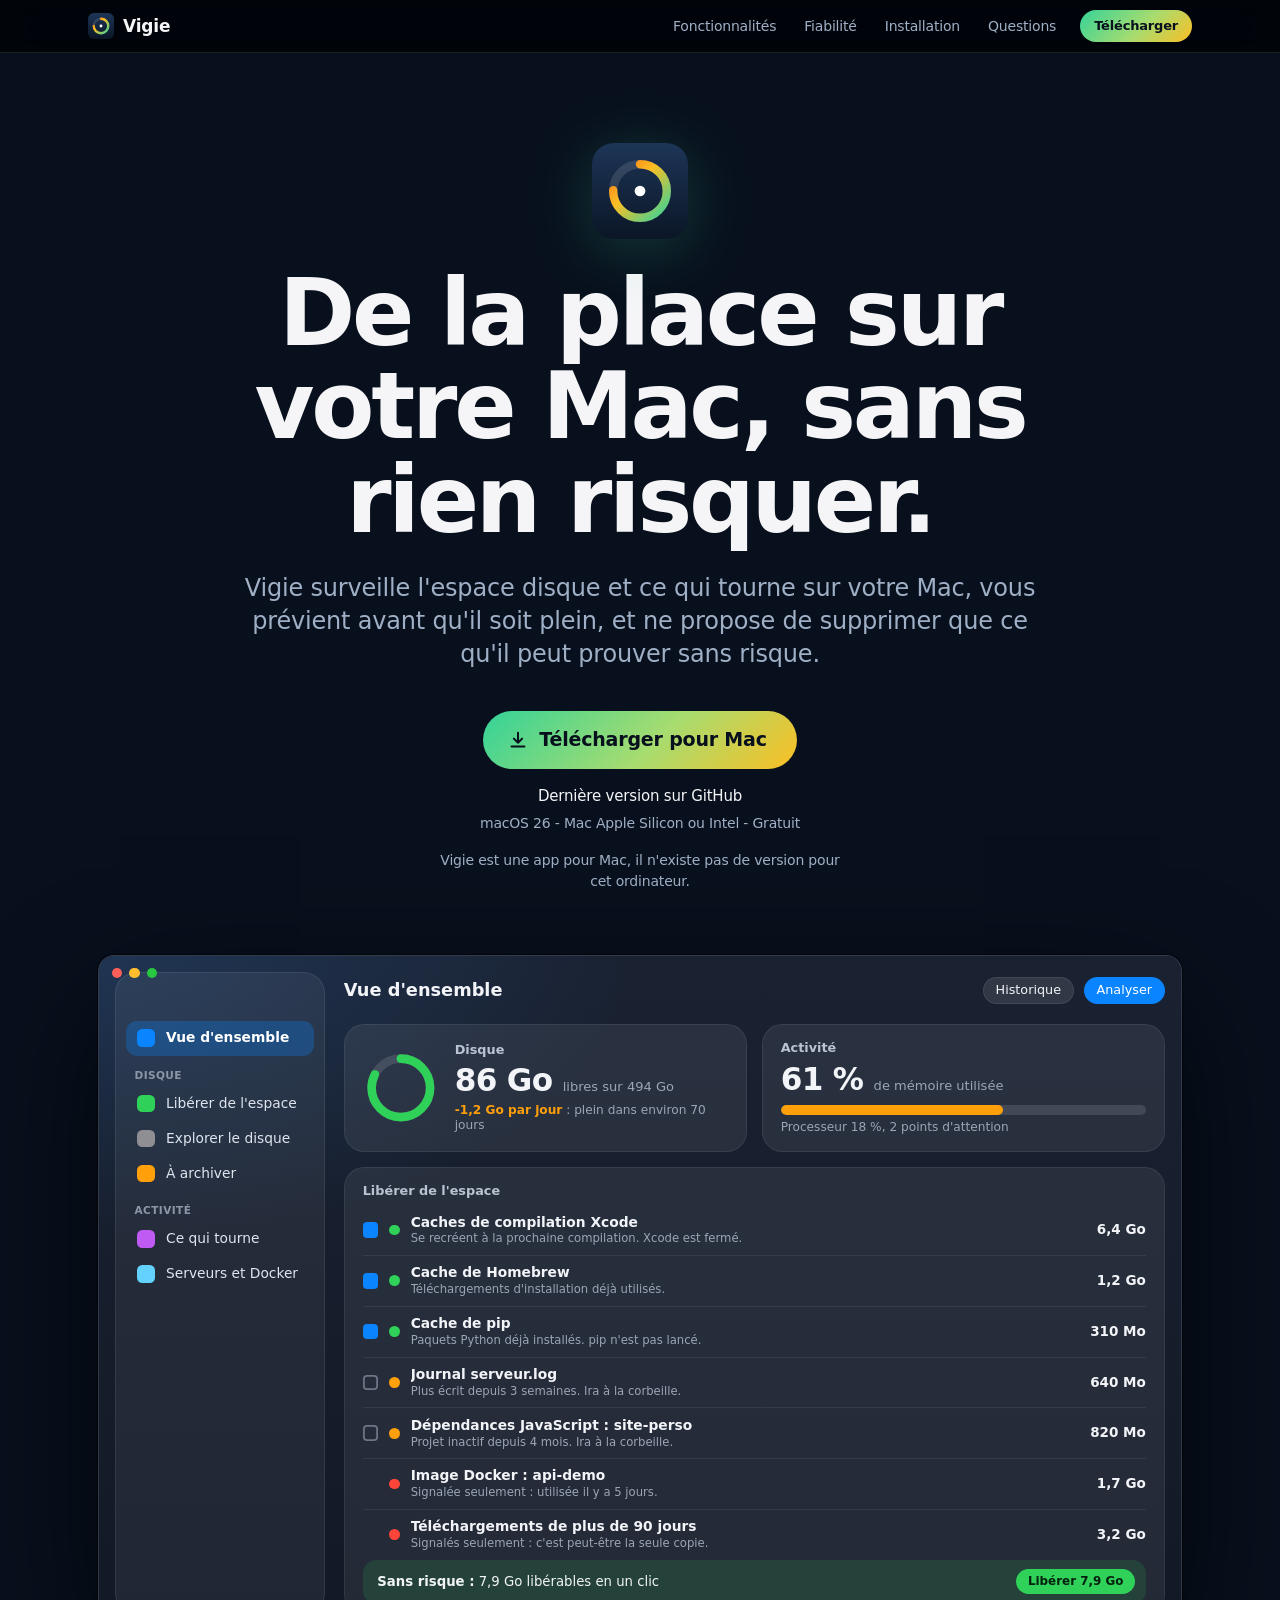
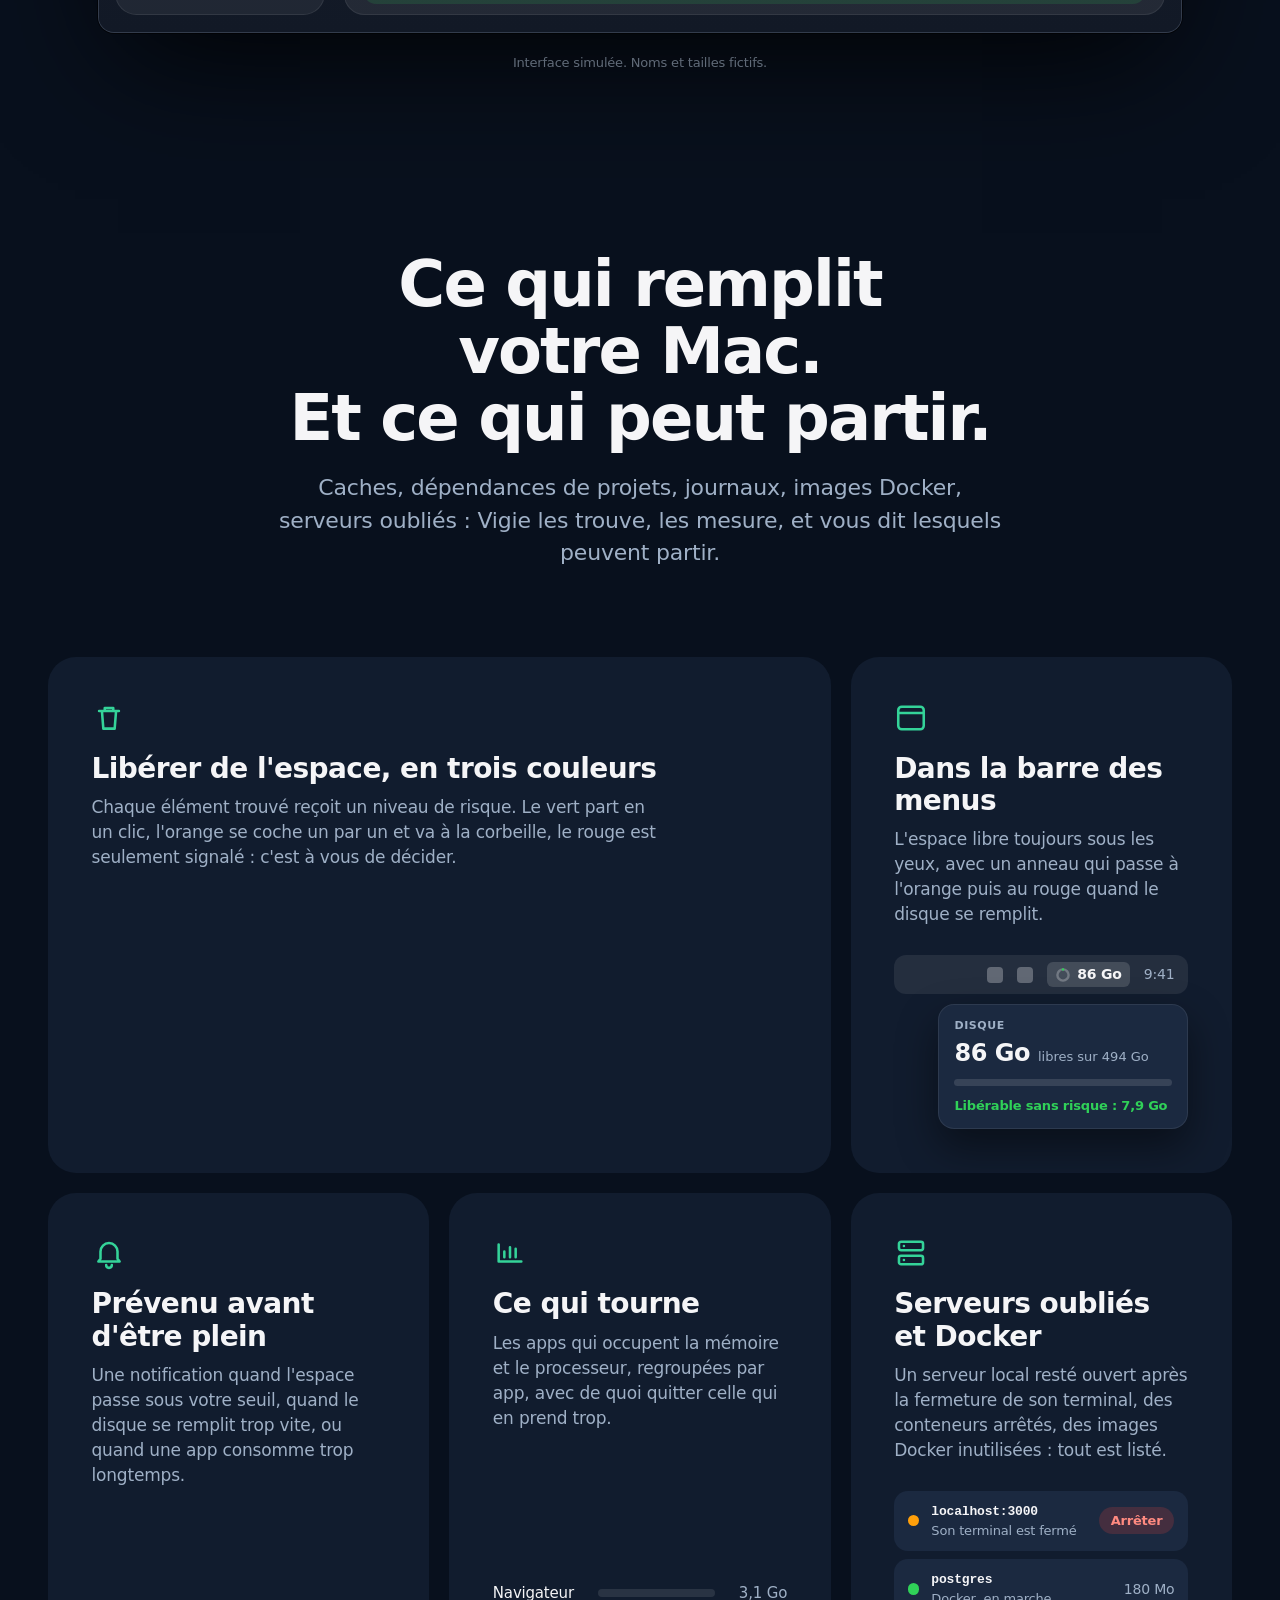
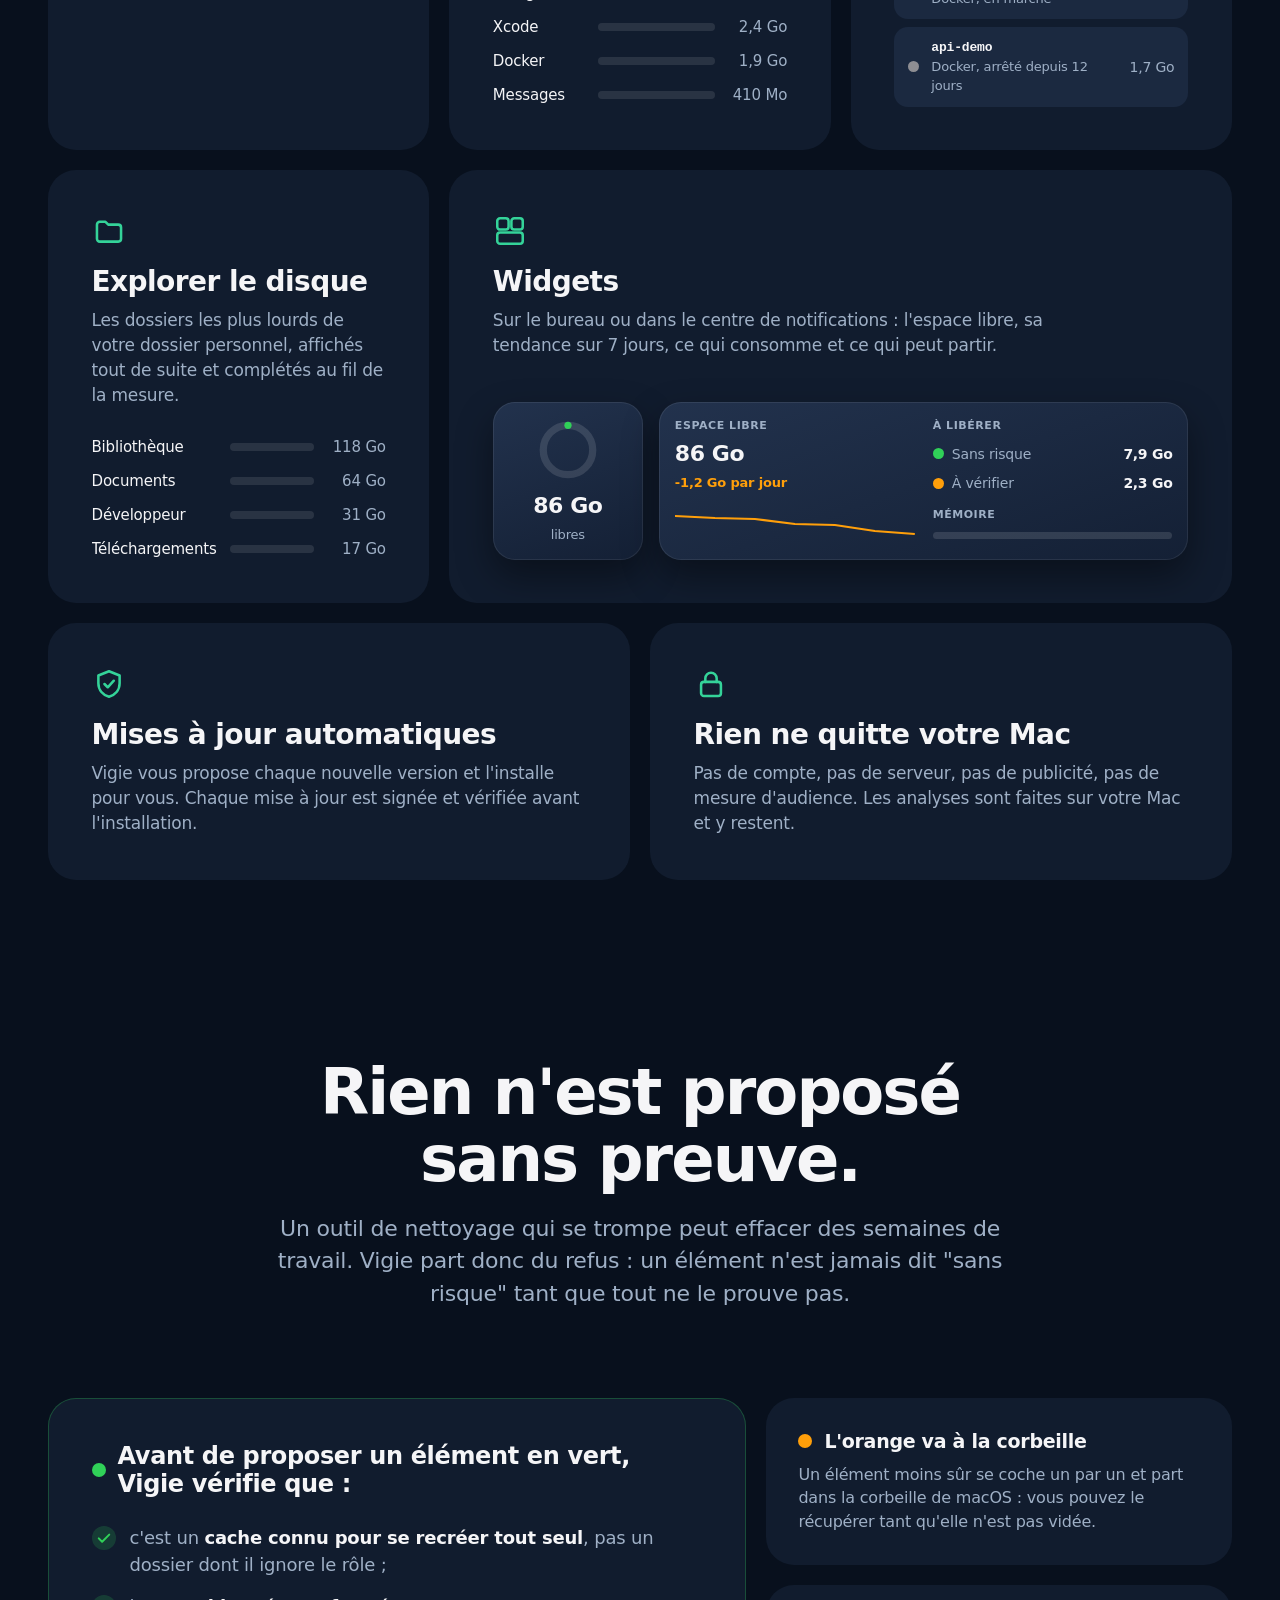
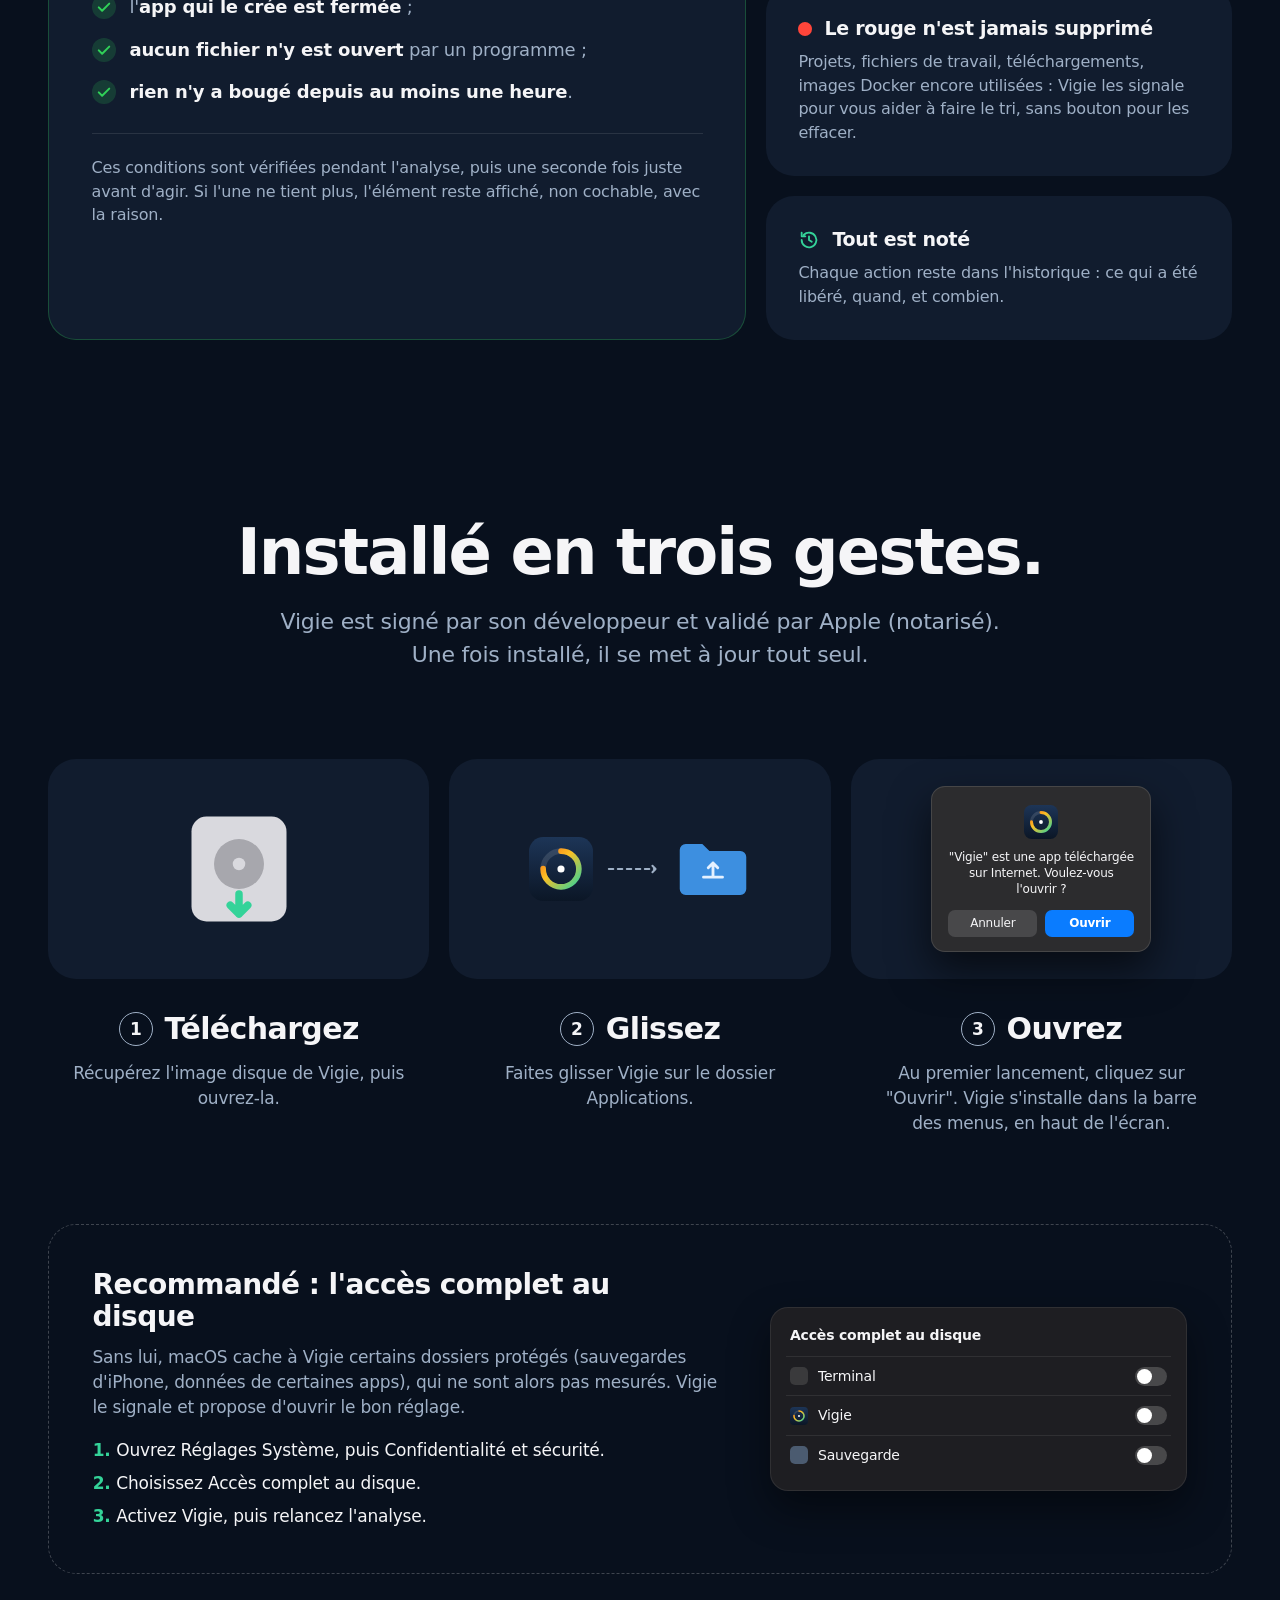
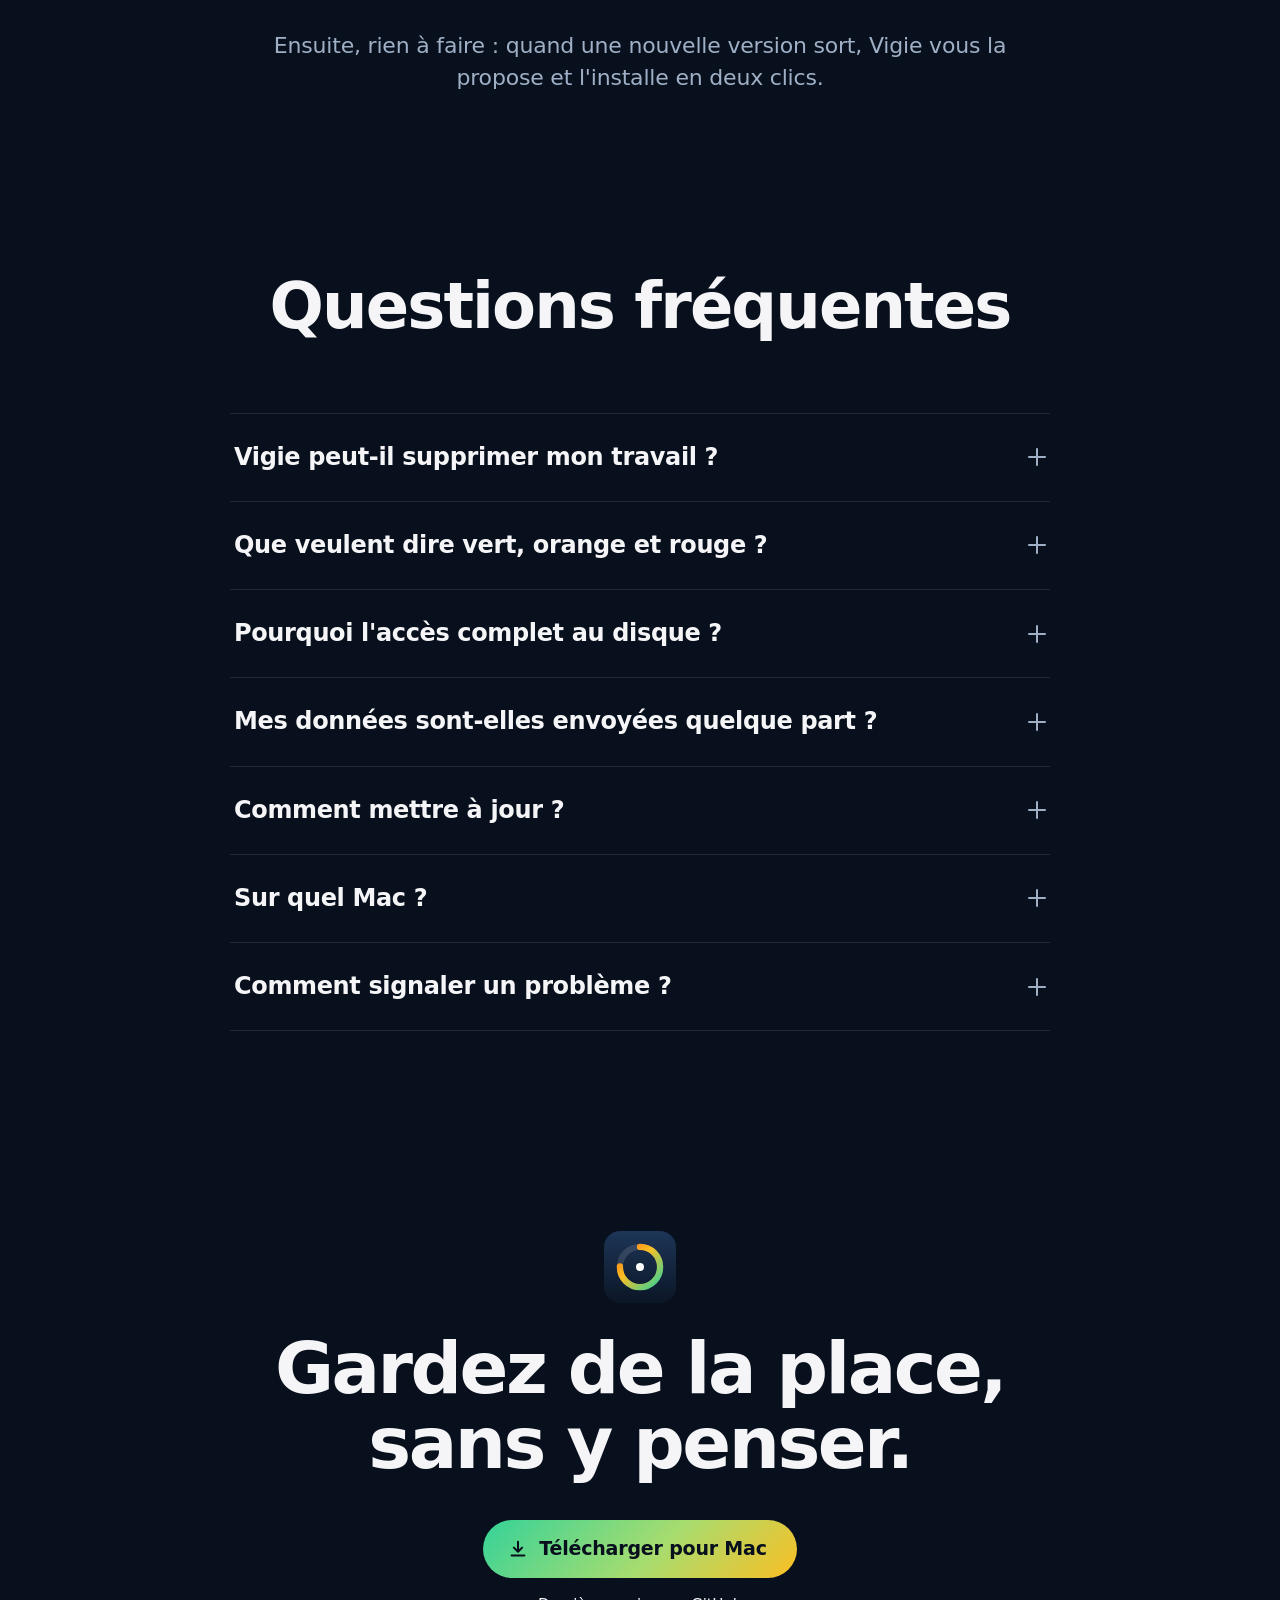
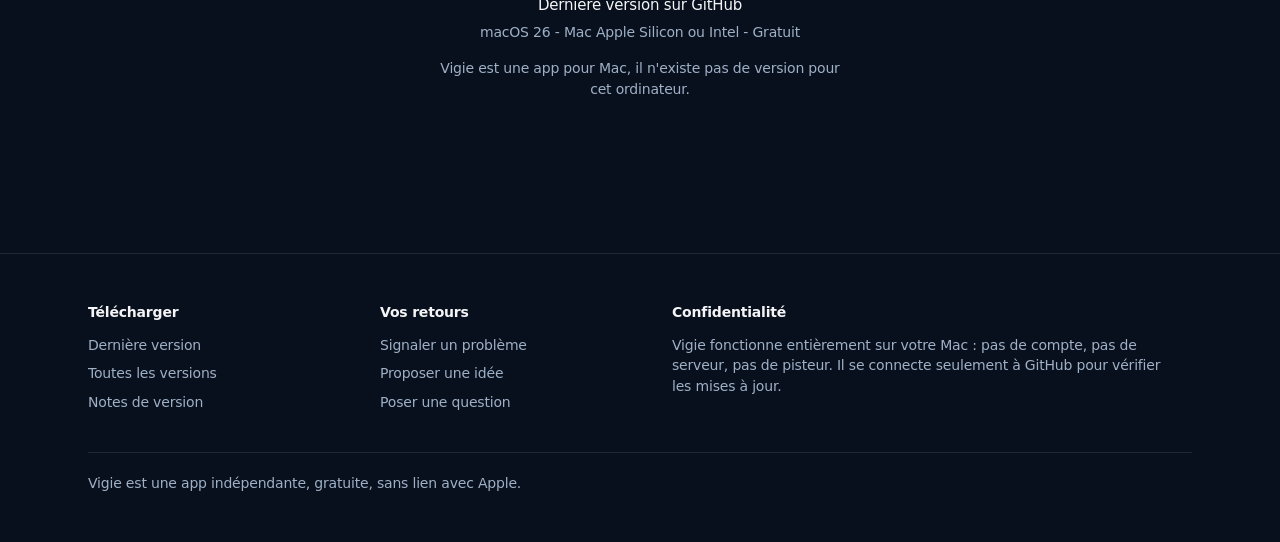
==== index.html @ 889a7dd7 "Site: Vigie website, versions page, issue forms and README (no app code)" ====
<!doctype html>
<html lang="fr">
<head>
  <meta charset="utf-8">
  <meta name="viewport" content="width=device-width, initial-scale=1, viewport-fit=cover">
  <meta http-equiv="Content-Security-Policy" content="default-src 'self'; script-src 'self'; style-src 'self'; img-src 'self' data:; connect-src https://api.github.com; font-src 'self'; object-src 'none'; base-uri 'self'; form-action 'none'">
  <meta name="referrer" content="strict-origin-when-cross-origin">
  <title>Vigie - L'espace et l'activité de votre Mac</title>
  <meta name="description" content="Vigie surveille l'espace disque et ce qui tourne sur votre Mac, vous prévient avant qu'il soit plein et ne propose de supprimer que ce qu'il peut prouver sans risque. App native pour macOS 26, gratuite.">
  <meta name="theme-color" content="#08101d">
  <meta name="color-scheme" content="dark">

  <link rel="icon" href="assets/img/vigie-icon.svg" type="image/svg+xml">
  <link rel="icon" href="assets/img/favicon-32.png" type="image/png" sizes="32x32">
  <link rel="apple-touch-icon" href="assets/img/apple-touch-icon.png">

  <meta property="og:type" content="website">
  <meta property="og:locale" content="fr_FR">
  <meta property="og:site_name" content="Vigie">
  <meta property="og:title" content="Vigie - L'espace et l'activité de votre Mac">
  <meta property="og:description" content="De la place sur votre Mac, sans rien risquer. Vigie ne propose de supprimer que ce qu'il peut prouver sans risque.">
  <meta property="og:url" content="https://feltrincyril.github.io/Vigie-releases/">
  <meta property="og:image" content="https://feltrincyril.github.io/Vigie-releases/assets/img/og-image.png">
  <meta property="og:image:width" content="1200">
  <meta property="og:image:height" content="630">
  <meta property="og:image:alt" content="Logo Vigie, un anneau vert, jaune et orange sur fond bleu nuit, avec la phrase : De la place sur votre Mac, sans rien risquer.">
  <meta name="twitter:card" content="summary_large_image">

  <link rel="stylesheet" href="assets/css/site.css?v=20261126">
  <script src="assets/js/site.js?v=20261126" defer></script>
</head>
<body>
  <a class="skip" href="#contenu">Aller au contenu</a>

  <header class="nav" id="haut">
    <div class="nav-inner">
      <a class="nav-brand" href="#haut" aria-label="Vigie, retour en haut de la page">
        <img src="assets/img/vigie-icon.svg" alt="" width="26" height="26"><span>Vigie</span>
      </a>
      <nav aria-label="Sections">
        <ul class="nav-links">
          <li><a href="#fonctionnalites">Fonctionnalités</a></li>
          <li><a href="#fiabilite">Fiabilité</a></li>
          <li><a href="#installation">Installation</a></li>
          <li><a href="#questions">Questions</a></li>
        </ul>
      </nav>
      <a class="nav-cta js-download" href="https://github.com/FELTRINCyril/Vigie-releases/releases/latest">Télécharger</a>
    </div>
  </header>

  <main id="contenu">

    <!-- ===== HERO ===== -->
    <section class="hero" aria-labelledby="titre-hero">
      <img class="hero-icon" src="assets/img/vigie-icon.svg" alt="" width="96" height="96">
      <h1 id="titre-hero">De la place sur votre Mac, sans rien risquer.</h1>
      <p class="hero-sub">Vigie surveille l'espace disque et ce qui tourne sur votre Mac, vous prévient avant qu'il soit plein, et ne propose de supprimer que ce qu'il peut prouver sans risque.</p>

      <div class="download">
        <a class="btn btn-primary js-download" href="https://github.com/FELTRINCyril/Vigie-releases/releases/latest">
          <svg class="btn-icon" viewBox="0 0 24 24" aria-hidden="true"><path d="M12 4v11m0 0-4.5-4.5M12 15l4.5-4.5M5 19h14"/></svg>
          Télécharger pour Mac
        </a>
        <p class="download-meta js-download-meta">Dernière version sur GitHub</p>
        <p class="download-req">macOS 26 - Mac Apple Silicon ou Intel - Gratuit</p>
        <p class="platform-note js-platform-note" hidden></p>
      </div>
    </section>

    <!-- ===== VISUEL PRINCIPAL (maquette HTML/CSS, voir assets/captures/README.md) ===== -->
    <section class="showcase" aria-label="Aperçu de l'application">
      <div class="glow" aria-hidden="true"></div>
      <figure class="window js-tilt">
        <div class="win-bar" aria-hidden="true"><i></i><i></i><i></i></div>
        <div class="app" role="img" aria-label="La fenêtre de Vigie, section Vue d'ensemble : à gauche une barre latérale, à droite l'espace libre du disque avec sa tendance, la mémoire et le processeur, puis la liste de ce qui peut être libéré, en vert, orange et rouge, avec un bouton Libérer 7,9 Go.">
          <div class="app-side" aria-hidden="true">
            <p class="side-it is-on"><i class="ic ic-blue"></i>Vue d'ensemble</p>
            <p class="side-sec">Disque</p>
            <p class="side-it"><i class="ic ic-green"></i>Libérer de l'espace</p>
            <p class="side-it"><i class="ic ic-grey"></i>Explorer le disque</p>
            <p class="side-it"><i class="ic ic-orange"></i>À archiver</p>
            <p class="side-sec">Activité</p>
            <p class="side-it"><i class="ic ic-purple"></i>Ce qui tourne</p>
            <p class="side-it"><i class="ic ic-cyan"></i>Serveurs et Docker</p>
          </div>
          <div class="app-main" aria-hidden="true">
            <div class="app-bar">
              <b>Vue d'ensemble</b>
              <span class="pill">Historique</span>
              <span class="pill pill-blue">Analyser</span>
            </div>
            <div class="app-cards">
              <div class="card card-disk">
                <svg class="card-ring" viewBox="0 0 44 44"><circle class="ring-bg" cx="22" cy="22" r="17"/><circle class="ring-fg" cx="22" cy="22" r="17" pathLength="100"/></svg>
                <div>
                  <p class="card-t">Disque</p>
                  <p class="card-big">86 Go <span>libres sur 494 Go</span></p>
                  <p class="card-sub"><b class="t-orange">-1,2 Go par jour</b> : plein dans environ 70 jours</p>
                </div>
              </div>
              <div class="card">
                <p class="card-t">Activité</p>
                <p class="card-big">61 % <span>de mémoire utilisée</span></p>
                <span class="gauge"><i class="w-61"></i></span>
                <p class="card-sub">Processeur 18 %, 2 points d'attention</p>
              </div>
            </div>
            <div class="card card-list">
              <p class="card-t">Libérer de l'espace</p>
              <div class="li"><span class="chk is-on"></span><span class="dot d-green"></span><span class="li-n"><b>Caches de compilation Xcode</b><em>Se recréent à la prochaine compilation. Xcode est fermé.</em></span><span class="li-sz">6,4 Go</span></div>
              <div class="li"><span class="chk is-on"></span><span class="dot d-green"></span><span class="li-n"><b>Cache de Homebrew</b><em>Téléchargements d'installation déjà utilisés.</em></span><span class="li-sz">1,2 Go</span></div>
              <div class="li"><span class="chk is-on"></span><span class="dot d-green"></span><span class="li-n"><b>Cache de pip</b><em>Paquets Python déjà installés. pip n'est pas lancé.</em></span><span class="li-sz">310 Mo</span></div>
              <div class="li"><span class="chk"></span><span class="dot d-orange"></span><span class="li-n"><b>Journal serveur.log</b><em>Plus écrit depuis 3 semaines. Ira à la corbeille.</em></span><span class="li-sz">640 Mo</span></div>
              <div class="li"><span class="chk"></span><span class="dot d-orange"></span><span class="li-n"><b>Dépendances JavaScript : site-perso</b><em>Projet inactif depuis 4 mois. Ira à la corbeille.</em></span><span class="li-sz">820 Mo</span></div>
              <div class="li"><span class="chk is-off"></span><span class="dot d-red"></span><span class="li-n"><b>Image Docker : api-demo</b><em>Signalée seulement : utilisée il y a 5 jours.</em></span><span class="li-sz">1,7 Go</span></div>
              <div class="li"><span class="chk is-off"></span><span class="dot d-red"></span><span class="li-n"><b>Téléchargements de plus de 90 jours</b><em>Signalés seulement : c'est peut-être la seule copie.</em></span><span class="li-sz">3,2 Go</span></div>
              <div class="cta"><span><b>Sans risque :</b> 7,9 Go libérables en un clic</span><span class="pill pill-green">Libérer 7,9 Go</span></div>
            </div>
          </div>
        </div>
      </figure>
      <p class="showcase-note">Interface simulée. Noms et tailles fictifs.</p>
    </section>

    <!-- ===== FONCTIONNALITES ===== -->
    <section class="features" id="fonctionnalites" aria-labelledby="titre-fonctionnalites">
      <div class="section-head">
        <h2 id="titre-fonctionnalites"><span class="line">Ce qui remplit votre Mac.</span> <span class="line">Et ce qui peut partir.</span></h2>
        <p>Caches, dépendances de projets, journaux, images Docker, serveurs oubliés : Vigie les trouve, les mesure, et vous dit lesquels peuvent partir.</p>
      </div>

      <div class="tiles">

        <article class="tile tile-wide" data-reveal>
          <div class="tile-text">
            <svg class="tile-icon" viewBox="0 0 24 24" aria-hidden="true"><path d="M5 7h14M9 7V5h6v2M7 7l1 12.5h8L17 7"/></svg>
            <h3>Libérer de l'espace, en trois couleurs</h3>
            <p>Chaque élément trouvé reçoit un niveau de risque. Le vert part en un clic, l'orange se coche un par un et va à la corbeille, le rouge est seulement signalé : c'est à vous de décider.</p>
          </div>
          <div class="vis vis-levels" aria-hidden="true">
            <div class="lv lv-green"><span class="dot d-green"></span><b>Vert</b><em>Se recrée tout seul. Libéré en un clic.</em><span class="lv-sz">7,9 Go</span></div>
            <div class="lv lv-orange"><span class="dot d-orange"></span><b>Orange</b><em>À vérifier, élément par élément. Va à la corbeille.</em><span class="lv-sz">2,3 Go</span></div>
            <div class="lv lv-red"><span class="dot d-red"></span><b>Rouge</b><em>Signalé seulement. Jamais supprimé par Vigie.</em><span class="lv-sz">14 Go</span></div>
          </div>
        </article>

        <article class="tile" data-reveal>
          <div class="tile-text">
            <svg class="tile-icon" viewBox="0 0 24 24" aria-hidden="true"><rect x="3" y="4" width="18" height="16" rx="2.5"/><path d="M3 8.5h18"/></svg>
            <h3>Dans la barre des menus</h3>
            <p>L'espace libre toujours sous les yeux, avec un anneau qui passe à l'orange puis au rouge quand le disque se remplit.</p>
          </div>
          <div class="vis vis-menubar" aria-hidden="true">
            <div class="mb-strip">
              <span class="mb-other"></span><span class="mb-other"></span>
              <span class="mb-vigie"><svg viewBox="0 0 20 20"><circle class="mb-ring-bg" cx="10" cy="10" r="7"/><circle class="mb-ring" cx="10" cy="10" r="7" pathLength="100"/></svg>86 Go</span>
              <span class="mb-clock">9:41</span>
            </div>
            <div class="mb-pop">
              <p class="mb-k">Disque</p>
              <p class="mb-v">86 Go <span>libres sur 494 Go</span></p>
              <span class="gauge gauge-disk"><i class="w-83"></i></span>
              <p class="mb-g">Libérable sans risque : 7,9 Go</p>
            </div>
          </div>
        </article>

        <article class="tile" data-reveal>
          <div class="tile-text">
            <svg class="tile-icon" viewBox="0 0 24 24" aria-hidden="true"><path d="M6 16V11a6 6 0 1 1 12 0v5l1.5 2h-15zM10 20.5a2 2 0 0 0 4 0"/></svg>
            <h3>Prévenu avant d'être plein</h3>
            <p>Une notification quand l'espace passe sous votre seuil, quand le disque se remplit trop vite, ou quand une app consomme trop longtemps.</p>
          </div>
          <div class="vis vis-notif" aria-hidden="true">
            <div class="nt">
              <img src="assets/img/vigie-icon.svg" alt="" width="28" height="28" loading="lazy">
              <p><b>Le disque se remplit</b>À ce rythme (-2 Go par jour), il sera plein dans environ 6 jours.</p>
            </div>
            <div class="nt nt-2">
              <img src="assets/img/vigie-icon.svg" alt="" width="28" height="28" loading="lazy">
              <p><b>Navigateur consomme beaucoup de mémoire</b>3,1 Go depuis 20 minutes.</p>
            </div>
          </div>
        </article>

        <article class="tile" data-reveal>
          <div class="tile-text">
            <svg class="tile-icon" viewBox="0 0 24 24" aria-hidden="true"><path d="M4 18V6M4 18h16M8 15v-4M12 15V8M16 15v-6"/></svg>
            <h3>Ce qui tourne</h3>
            <p>Les apps qui occupent la mémoire et le processeur, regroupées par app, avec de quoi quitter celle qui en prend trop.</p>
          </div>
          <div class="vis vis-apps" aria-hidden="true">
            <p class="ap"><span class="ap-n">Navigateur</span><span class="ap-bar"><i class="w-82"></i></span><span class="ap-v">3,1 Go</span></p>
            <p class="ap"><span class="ap-n">Xcode</span><span class="ap-bar"><i class="w-64"></i></span><span class="ap-v">2,4 Go</span></p>
            <p class="ap"><span class="ap-n">Docker</span><span class="ap-bar"><i class="w-50"></i></span><span class="ap-v">1,9 Go</span></p>
            <p class="ap"><span class="ap-n">Messages</span><span class="ap-bar"><i class="w-14"></i></span><span class="ap-v">410 Mo</span></p>
          </div>
        </article>
        <article class="tile" data-reveal>
          <div class="tile-text">
            <svg class="tile-icon" viewBox="0 0 24 24" aria-hidden="true"><rect x="3.5" y="4" width="17" height="6" rx="1.5"/><rect x="3.5" y="14" width="17" height="6" rx="1.5"/><path d="M7 7h.01M7 17h.01"/></svg>
            <h3>Serveurs oubliés et Docker</h3>
            <p>Un serveur local resté ouvert après la fermeture de son terminal, des conteneurs arrêtés, des images Docker inutilisées : tout est listé.</p>
          </div>
          <div class="vis vis-servers" aria-hidden="true">
            <div class="sv"><span class="dot d-orange"></span><span class="sv-n"><b>localhost:3000</b><em>Son terminal est fermé</em></span><span class="sv-btn">Arrêter</span></div>
            <div class="sv"><span class="dot d-green"></span><span class="sv-n"><b>postgres</b><em>Docker, en marche</em></span><span class="sv-v">180 Mo</span></div>
            <div class="sv"><span class="dot d-grey"></span><span class="sv-n"><b>api-demo</b><em>Docker, arrêté depuis 12 jours</em></span><span class="sv-v">1,7 Go</span></div>
          </div>
        </article>
      </div>
      <div class="tiles tiles-2">

        <article class="tile" data-reveal>
          <div class="tile-text">
            <svg class="tile-icon" viewBox="0 0 24 24" aria-hidden="true"><path d="M3.5 7.5a2 2 0 0 1 2-2h4l2 2h7a2 2 0 0 1 2 2v8a2 2 0 0 1-2 2h-13a2 2 0 0 1-2-2z"/></svg>
            <h3>Explorer le disque</h3>
            <p>Les dossiers les plus lourds de votre dossier personnel, affichés tout de suite et complétés au fil de la mesure.</p>
          </div>
          <div class="vis vis-explore" aria-hidden="true">
            <p class="ex"><span class="ex-n">Bibliothèque</span><span class="ex-bar"><i class="w-90"></i></span><span class="ex-v">118 Go</span></p>
            <p class="ex"><span class="ex-n">Documents</span><span class="ex-bar"><i class="w-50"></i></span><span class="ex-v">64 Go</span></p>
            <p class="ex"><span class="ex-n">Développeur</span><span class="ex-bar"><i class="w-26"></i></span><span class="ex-v">31 Go</span></p>
            <p class="ex"><span class="ex-n">Téléchargements</span><span class="ex-bar"><i class="w-14"></i></span><span class="ex-v">17 Go</span></p>
          </div>
        </article>


        <article class="tile tile-wide" data-reveal>
          <div class="tile-text">
            <svg class="tile-icon" viewBox="0 0 24 24" aria-hidden="true"><rect x="3" y="3" width="8" height="8" rx="2"/><rect x="13" y="3" width="8" height="8" rx="2"/><rect x="3" y="13" width="18" height="8" rx="2"/></svg>
            <h3>Widgets</h3>
            <p>Sur le bureau ou dans le centre de notifications : l'espace libre, sa tendance sur 7 jours, ce qui consomme et ce qui peut partir.</p>
          </div>
          <div class="vis vis-widgets" aria-hidden="true">
            <div class="wg wg-s">
              <svg class="wg-ring" viewBox="0 0 44 44"><circle class="ring-bg" cx="22" cy="22" r="17"/><circle class="ring-fg" cx="22" cy="22" r="17" pathLength="100"/></svg>
              <b>86 Go</b><em>libres</em>
            </div>
            <div class="wg wg-m">
              <div class="wg-col">
                <p class="wg-k">Espace libre</p>
                <b>86 Go</b>
                <em class="t-orange">-1,2 Go par jour</em>
                <svg class="wg-spark" viewBox="0 0 120 34" preserveAspectRatio="none"><path d="M0 6 L20 8 L40 9 L60 14 L80 15 L100 21 L120 24"/></svg>
              </div>
              <div class="wg-col">
                <p class="wg-k">À libérer</p>
                <p class="wg-row"><span class="dot d-green"></span>Sans risque<b>7,9 Go</b></p>
                <p class="wg-row"><span class="dot d-orange"></span>À vérifier<b>2,3 Go</b></p>
                <p class="wg-k wg-k2">Mémoire</p>
                <span class="gauge"><i class="w-61"></i></span>
              </div>
            </div>
          </div>
        </article>


        <article class="tile tile-plain tile-half" data-reveal>
          <svg class="tile-icon" viewBox="0 0 24 24" aria-hidden="true"><path d="M12 3 4.5 6v5.5c0 4.7 3.2 8.2 7.5 9.5 4.3-1.3 7.5-4.8 7.5-9.5V6z"/><path d="m8.8 12 2.3 2.3 4.3-4.6"/></svg>
          <h3>Mises à jour automatiques</h3>
          <p>Vigie vous propose chaque nouvelle version et l'installe pour vous. Chaque mise à jour est signée et vérifiée avant l'installation.</p>
        </article>

        <article class="tile tile-plain tile-half" data-reveal>
          <svg class="tile-icon" viewBox="0 0 24 24" aria-hidden="true"><rect x="5" y="10.5" width="14" height="10" rx="2"/><path d="M8 10.5V8a4 4 0 0 1 8 0v2.5"/></svg>
          <h3>Rien ne quitte votre Mac</h3>
          <p>Pas de compte, pas de serveur, pas de publicité, pas de mesure d'audience. Les analyses sont faites sur votre Mac et y restent.</p>
        </article>
      </div>
    </section>

    <!-- ===== FIABILITE ===== -->
    <section class="trust" id="fiabilite" aria-labelledby="titre-fiabilite">
      <div class="section-head">
        <h2 id="titre-fiabilite"><span class="line">Rien n'est proposé</span> <span class="line">sans preuve.</span></h2>
        <p>Un outil de nettoyage qui se trompe peut effacer des semaines de travail. Vigie part donc du refus : un élément n'est jamais dit "sans risque" tant que tout ne le prouve pas.</p>
      </div>

      <div class="proofs" data-reveal>
        <div class="proof-card">
          <p class="proof-k"><span class="dot d-green"></span>Avant de proposer un élément en vert, Vigie vérifie que :</p>
          <ul class="proof-list">
            <li><svg viewBox="0 0 24 24" aria-hidden="true"><path d="m5 12.5 4.5 4.5L19 7.5"/></svg><span>c'est un <b>cache connu pour se recréer tout seul</b>, pas un dossier dont il ignore le rôle ;</span></li>
            <li><svg viewBox="0 0 24 24" aria-hidden="true"><path d="m5 12.5 4.5 4.5L19 7.5"/></svg><span>l'<b>app qui le crée est fermée</b> ;</span></li>
            <li><svg viewBox="0 0 24 24" aria-hidden="true"><path d="m5 12.5 4.5 4.5L19 7.5"/></svg><span><b>aucun fichier n'y est ouvert</b> par un programme ;</span></li>
            <li><svg viewBox="0 0 24 24" aria-hidden="true"><path d="m5 12.5 4.5 4.5L19 7.5"/></svg><span><b>rien n'y a bougé depuis au moins une heure</b>.</span></li>
          </ul>
          <p class="proof-note">Ces conditions sont vérifiées pendant l'analyse, puis une seconde fois juste avant d'agir. Si l'une ne tient plus, l'élément reste affiché, non cochable, avec la raison.</p>
        </div>
        <div class="proof-side">
          <div class="proof-mini">
            <p class="proof-k"><span class="dot d-orange"></span>L'orange va à la corbeille</p>
            <p>Un élément moins sûr se coche un par un et part dans la corbeille de macOS : vous pouvez le récupérer tant qu'elle n'est pas vidée.</p>
          </div>
          <div class="proof-mini">
            <p class="proof-k"><span class="dot d-red"></span>Le rouge n'est jamais supprimé</p>
            <p>Projets, fichiers de travail, téléchargements, images Docker encore utilisées : Vigie les signale pour vous aider à faire le tri, sans bouton pour les effacer.</p>
          </div>
          <div class="proof-mini">
            <p class="proof-k"><svg viewBox="0 0 24 24" aria-hidden="true"><path d="M4 12a8 8 0 1 0 2.4-5.7M4 4v4h4"/><path d="M12 8v4l3 2"/></svg>Tout est noté</p>
            <p>Chaque action reste dans l'historique : ce qui a été libéré, quand, et combien.</p>
          </div>
        </div>
      </div>
    </section>

    <!-- ===== INSTALLATION ===== -->
    <section class="install" id="installation" aria-labelledby="titre-installation">
      <div class="section-head">
        <h2 id="titre-installation">Installé en trois gestes.</h2>
        <p>Vigie est signé par son développeur et validé par Apple (notarisé). Une fois installé, il se met à jour tout seul.</p>
      </div>

      <ol class="steps">
        <li class="step" data-reveal>
          <div class="step-vis" aria-hidden="true">
            <svg viewBox="0 0 120 120" class="disk">
              <rect x="22" y="18" width="76" height="84" rx="12" class="disk-body"/>
              <circle cx="60" cy="56" r="20" class="disk-hole"/>
              <circle cx="60" cy="56" r="5" class="disk-center"/>
              <path d="M60 80v16m0 0-7-7m7 7 7-7" class="disk-arrow"/>
            </svg>
          </div>
          <h3><span class="step-n" aria-hidden="true">1</span>Téléchargez</h3>
          <p>Récupérez l'image disque de Vigie, puis ouvrez-la.</p>
        </li>
        <li class="step" data-reveal>
          <div class="step-vis step-drag" aria-hidden="true">
            <img src="assets/img/vigie-icon.svg" alt="" width="56" height="56" loading="lazy">
            <svg viewBox="0 0 60 20" class="drag-arrow"><path d="M2 10h52m0 0-7-7m7 7-7 7"/></svg>
            <svg viewBox="0 0 64 52" class="folder"><path d="M4 10a5 5 0 0 1 5-5h14l6 6h26a5 5 0 0 1 5 5v27a5 5 0 0 1-5 5H9a5 5 0 0 1-5-5z"/><path d="M24 33h16M28 25l4-4 4 4M32 21v12" class="folder-a"/></svg>
          </div>
          <h3><span class="step-n" aria-hidden="true">2</span>Glissez</h3>
          <p>Faites glisser Vigie sur le dossier Applications.</p>
        </li>
        <li class="step" data-reveal>
          <div class="step-vis" aria-hidden="true">
            <div class="dialog">
              <img src="assets/img/vigie-icon.svg" alt="" width="34" height="34" loading="lazy">
              <p>"Vigie" est une app téléchargée sur Internet. Voulez-vous <span class="nw">l'ouvrir ?</span></p>
              <span class="dialog-btns"><span>Annuler</span><span class="is-default">Ouvrir</span></span>
            </div>
          </div>
          <h3><span class="step-n" aria-hidden="true">3</span>Ouvrez</h3>
          <p>Au premier lancement, cliquez sur "Ouvrir". Vigie s'installe dans la barre des menus, en haut de l'écran.</p>
        </li>
      </ol>

      <div class="access" data-reveal>
        <div class="access-text">
          <h3>Recommandé : l'accès complet au disque</h3>
          <p>Sans lui, macOS cache à Vigie certains dossiers protégés (sauvegardes d'iPhone, données de certaines apps), qui ne sont alors pas mesurés. Vigie le signale et propose d'ouvrir le bon réglage.</p>
          <ol class="access-steps">
            <li>Ouvrez Réglages Système, puis Confidentialité et sécurité.</li>
            <li>Choisissez Accès complet au disque.</li>
            <li>Activez Vigie, puis relancez l'analyse.</li>
          </ol>
        </div>
        <div class="access-vis" aria-hidden="true">
          <p class="acc-head">Accès complet au disque</p>
          <p class="acc-row"><span class="acc-app"></span>Terminal<span class="sw is-on"></span></p>
          <p class="acc-row"><img src="assets/img/vigie-icon.svg" alt="" width="18" height="18" loading="lazy">Vigie<span class="sw is-on"></span></p>
          <p class="acc-row"><span class="acc-app acc-app-2"></span>Sauvegarde<span class="sw"></span></p>
        </div>
      </div>

      <p class="install-after">Ensuite, rien à faire : quand une nouvelle version sort, Vigie vous la propose et l'installe en deux clics.</p>
    </section>

    <!-- ===== QUESTIONS ===== -->
    <section class="faq" id="questions" aria-labelledby="titre-questions">
      <div class="section-head">
        <h2 id="titre-questions">Questions fréquentes</h2>
      </div>

      <div class="accordion">
        <div class="qa">
          <h3><button type="button" aria-expanded="true" aria-controls="r1" id="q1"><span class="qa-q">Vigie peut-il supprimer mon <span class="nw">travail ?</span></span><span class="qa-sign" aria-hidden="true"></span></button></h3>
          <div class="qa-body" id="r1" role="region" aria-labelledby="q1">
            <p>Vigie ne supprime rien de lui-même : c'est toujours vous qui cochez et qui confirmez. Ce qui ressemble à du travail (projets, documents, fichiers de session, livrables de compilation, téléchargements) est classé en rouge, c'est-à-dire signalé sans bouton pour l'effacer.</p>
            <p>Seul le vert part directement, et seulement quand Vigie a prouvé qu'il se recrée tout seul, que l'app qui l'utilise est fermée, qu'aucun fichier n'y est ouvert et que rien n'y a bougé depuis au moins une heure. L'orange va à la corbeille, d'où vous pouvez le récupérer.</p>
          </div>
        </div>
        <div class="qa">
          <h3><button type="button" aria-expanded="true" aria-controls="r2" id="q2"><span class="qa-q">Que veulent dire vert, orange et <span class="nw">rouge ?</span></span><span class="qa-sign" aria-hidden="true"></span></button></h3>
          <div class="qa-body" id="r2" role="region" aria-labelledby="q2">
            <p>Vert : se recrée tout seul, libérable en un clic. Orange : sans doute inutile, mais à vérifier ; il se coche un par un et va à la corbeille. Rouge : signalé pour vous aider à faire le tri, jamais supprimé par Vigie.</p>
            <p>Un élément peut aussi apparaître grisé, avec sa raison : par exemple "Modifié il y a moins d'une heure" ou "L'app est ouverte". Il redeviendra cochable quand la condition sera remplie.</p>
          </div>
        </div>
        <div class="qa">
          <h3><button type="button" aria-expanded="true" aria-controls="r3" id="q3"><span class="qa-q">Pourquoi l'accès complet au <span class="nw">disque ?</span></span><span class="qa-sign" aria-hidden="true"></span></button></h3>
          <div class="qa-body" id="r3" role="region" aria-labelledby="q3">
            <p>macOS protège certains dossiers, comme les sauvegardes d'iPhone ou les données de certaines apps. Sans cet accès, Vigie ne peut pas les mesurer et le dit dans l'analyse. Il fonctionne quand même pour tout le reste.</p>
            <p>Pour l'accorder : Réglages Système, Confidentialité et sécurité, Accès complet au disque, puis activez Vigie. Vous pouvez le retirer au même endroit à tout moment.</p>
          </div>
        </div>
        <div class="qa">
          <h3><button type="button" aria-expanded="true" aria-controls="r4" id="q4"><span class="qa-q">Mes données sont-elles envoyées quelque <span class="nw">part ?</span></span><span class="qa-sign" aria-hidden="true"></span></button></h3>
          <div class="qa-body" id="r4" role="region" aria-labelledby="q4">
            <p>Non. Pas de compte à créer, pas de serveur, pas de publicité, pas de mesure d'audience : la liste de vos fichiers et les mesures restent sur votre Mac.</p>
            <p>Vigie se connecte seulement à GitHub pour vérifier les mises à jour. Pour dire qu'un projet est déjà sur un dépôt distant, il interroge ce dépôt avec vos propres accès Git, sans jamais rien y envoyer.</p>
          </div>
        </div>
        <div class="qa">
          <h3><button type="button" aria-expanded="true" aria-controls="r5" id="q5"><span class="qa-q">Comment mettre à <span class="nw">jour ?</span></span><span class="qa-sign" aria-hidden="true"></span></button></h3>
          <div class="qa-body" id="r5" role="region" aria-labelledby="q5">
            <p>À partir de la 0.3.0, vous n'avez rien à faire : Vigie vérifie au lancement puis chaque jour s'il existe une nouvelle version, vous la propose avec ses nouveautés, et l'installe. Les réglages de Vigie permettent aussi de lancer une recherche.</p>
            <p>Vous avez la 0.2.0 ou une version plus ancienne ? Elle ne sait pas se mettre à jour seule : installez une fois la dernière version à sa place. Vos réglages sont gardés.</p>
          </div>
        </div>
        <div class="qa">
          <h3><button type="button" aria-expanded="true" aria-controls="r6" id="q6"><span class="qa-q">Sur quel <span class="nw">Mac ?</span></span><span class="qa-sign" aria-hidden="true"></span></button></h3>
          <div class="qa-body" id="r6" role="region" aria-labelledby="q6">
            <p>Un Mac sous macOS 26 ou plus récent, à puce Apple Silicon ou à processeur Intel.</p>
          </div>
        </div>
        <div class="qa">
          <h3><button type="button" aria-expanded="true" aria-controls="r7" id="q7"><span class="qa-q">Comment signaler un <span class="nw">problème ?</span></span><span class="qa-sign" aria-hidden="true"></span></button></h3>
          <div class="qa-body" id="r7" role="region" aria-labelledby="q7">
            <p>Remplissez le formulaire <a data-issue="probleme" href="https://github.com/FELTRINCyril/Vigie-releases/issues/new?template=probleme.yml">Signaler un problème</a>, avec votre version de Vigie, celle de macOS et ce qui s'est passé.</p>
            <p>Ces messages sont publics : n'y mettez jamais de chemin complet, de nom d'utilisateur, de nom de client ou de projet, même dans une capture d'écran.</p>
          </div>
        </div>
      </div>
    </section>

    <!-- ===== APPEL FINAL ===== -->
    <section class="final" aria-labelledby="titre-final">
      <img src="assets/img/vigie-icon.svg" alt="" width="72" height="72" loading="lazy">
      <h2 id="titre-final">Gardez de la place, <span class="nw">sans y penser.</span></h2>
      <div class="download">
        <a class="btn btn-primary js-download" href="https://github.com/FELTRINCyril/Vigie-releases/releases/latest">
          <svg class="btn-icon" viewBox="0 0 24 24" aria-hidden="true"><path d="M12 4v11m0 0-4.5-4.5M12 15l4.5-4.5M5 19h14"/></svg>
          Télécharger pour Mac
        </a>
        <p class="download-meta js-download-meta">Dernière version sur GitHub</p>
        <p class="download-req">macOS 26 - Mac Apple Silicon ou Intel - Gratuit</p>
        <p class="platform-note js-platform-note" hidden></p>
      </div>
    </section>
  </main>

  <!-- ===== PIED DE PAGE ===== -->
  <footer class="footer">
    <div class="footer-inner">
      <div class="footer-cols">
        <div>
          <h2 class="footer-h">Télécharger</h2>
          <ul>
            <li><a class="js-download" href="https://github.com/FELTRINCyril/Vigie-releases/releases/latest">Dernière version</a></li>
            <li><a href="versions.html">Toutes les versions</a></li>
            <li><a class="js-notes" href="versions.html">Notes de version</a></li>
          </ul>
        </div>
        <div>
          <h2 class="footer-h">Vos retours</h2>
          <ul>
            <li><a data-issue="probleme" href="https://github.com/FELTRINCyril/Vigie-releases/issues/new?template=probleme.yml">Signaler un problème</a></li>
            <li><a data-issue="idee" href="https://github.com/FELTRINCyril/Vigie-releases/issues/new?template=idee.yml">Proposer une idée</a></li>
            <li><a data-issue="question" href="https://github.com/FELTRINCyril/Vigie-releases/issues/new?template=question.yml">Poser une question</a></li>
          </ul>
        </div>
        <div class="footer-legal">
          <h2 class="footer-h">Confidentialité</h2>
          <p>Vigie fonctionne entièrement sur votre Mac : pas de compte, pas de serveur, pas de pisteur. Il se connecte seulement à GitHub pour vérifier les mises à jour.</p>
        </div>
      </div>
      <p class="footer-note">Vigie est une app indépendante, gratuite, sans lien avec Apple.</p>
    </div>
  </footer>
</body>
</html>
---- assets/css/site.css ----
/* Vigie site. Same structure as the Projo, Harvie and Suivi sites (the shared
   parts of this file come from the Projo site). Dark only: a night background
   taken from the dark icon (#1D3557 to #0B1626).
   Brand colours come from the icon's ring: green #34D399, amber #FBBF24,
   orange #F97316. They are light colours: white text on them is unreadable,
   so buttons carry the night colour as text (#08101D on the gradient, 9:1 at
   worst). Green is for icons and large type. The mockups of the app use the
   macOS dark system colours (green, orange, red, blue). */

:root {
  --bg: #08101d;
  --surface: #111c2e;
  --surface-2: #1b2940;
  --line: rgba(255, 255, 255, 0.1);
  --text: #f5f5f7;
  --text-2: #9fb0c6;
  --accent: #34d399;
  --amber: #fbbf24;
  --orange: #f97316;
  --on-brand: #08101d;
  --btn: linear-gradient(135deg, #34d399, #a7dc6f 55%, #fbbf24);
  --btn-hover: linear-gradient(135deg, #5ee0b0, #bde68a 55%, #fccd4d);
  --glow: rgba(52, 211, 153, 0.26);
  --st-green: #30d158;
  --st-orange: #ff9f0a;
  --st-red: #ff453a;
  --st-blue: #0a84ff;
  --radius-l: 28px;
  --radius-m: 18px;
  --gutter: clamp(20px, 5vw, 48px);
  --max: 1200px;
  --font: -apple-system, BlinkMacSystemFont, "SF Pro Text", "SF Pro Display", system-ui, "Segoe UI", Roboto, "Helvetica Neue", Arial, sans-serif;
  color-scheme: dark;
}

*, *::before, *::after { box-sizing: border-box; }
/* hidden must win over the display of our own classes (.fb-form is a grid). */
[hidden] { display: none !important; }

html {
  -webkit-text-size-adjust: 100%;
  text-size-adjust: 100%;
  scroll-behavior: smooth;
  scroll-padding-top: 72px;
}

body {
  margin: 0;
  background: var(--bg);
  color: var(--text);
  font-family: var(--font);
  font-size: 19px;
  line-height: 1.47;
  letter-spacing: -0.01em;
  -webkit-font-smoothing: antialiased;
  overflow-x: hidden;
}
@supports (overflow: clip) { body { overflow-x: clip; } }

img, svg { display: block; max-width: 100%; }
a { color: inherit; }
h1, h2, h3, p, ul, ol, figure { margin: 0; }
ul, ol { padding: 0; list-style: none; }

:focus-visible {
  outline: 3px solid #fff;
  outline-offset: 3px;
  border-radius: 6px;
}

.skip {
  position: absolute;
  left: 16px;
  top: -60px;
  z-index: 100;
  padding: 10px 16px;
  background: #fff;
  color: #000;
  border-radius: 10px;
  font-weight: 600;
  text-decoration: none;
}
.skip:focus { top: 12px; }

/* ===== NAV ============================================================ */

.nav {
  position: sticky;
  top: 0;
  z-index: 50;
  background: rgba(0, 0, 0, 0.72);
  -webkit-backdrop-filter: saturate(180%) blur(20px);
  backdrop-filter: saturate(180%) blur(20px);
  border-bottom: 1px solid var(--line);
}
.nav-inner {
  max-width: var(--max);
  margin: 0 auto;
  padding: 0 var(--gutter);
  height: 52px;
  display: flex;
  align-items: center;
  gap: 24px;
}
.nav-brand { display: block; flex: none; }
.nav-brand img { height: 22px; width: auto; }
.nav nav { margin-left: auto; }
.nav-links { display: flex; gap: 28px; font-size: 14px; }
.nav-links a {
  color: var(--text-2);
  text-decoration: none;
  transition: color 0.2s;
}
.nav-links a:hover { color: var(--text); }
.nav-cta {
  flex: none;
  font-size: 13px;
  font-weight: 600;
  text-decoration: none;
  background: var(--btn);
  color: var(--on-brand);
  padding: 6px 14px;
  border-radius: 999px;
}
.nav-cta:hover { background: var(--btn-hover); }

@media (max-width: 640px) {
  .nav nav { display: none; }
  .nav-cta { margin-left: auto; }
}

/* ===== BUTTONS ========================================================= */

.btn {
  display: inline-flex;
  align-items: center;
  gap: 10px;
  font-size: 19px;
  font-weight: 600;
  text-decoration: none;
  border-radius: 999px;
  padding: 15px 30px 15px 24px;
  transition: background-color 0.2s, transform 0.2s;
}
.btn-primary { background: var(--btn); color: var(--on-brand); }
.btn-primary:hover { background: var(--btn-hover); }
.btn-primary:active { transform: scale(0.98); }
.btn-icon {
  width: 22px;
  height: 22px;
  fill: none;
  stroke: currentColor;
  stroke-width: 2.2;
  stroke-linecap: round;
  stroke-linejoin: round;
}

.download {
  display: flex;
  flex-direction: column;
  align-items: center;
  gap: 6px;
  margin-top: 40px;
}
.download-meta {
  margin-top: 10px;
  font-size: 15px;
  color: var(--text);
  min-height: 1.47em;
}
.download-req { font-size: 14px; color: var(--text-2); }
.platform-note {
  margin-top: 10px;
  max-width: 30em;
  font-size: 14px;
  color: var(--text-2);
  text-align: center;
}

/* ===== HERO ============================================================ */

.hero {
  text-align: center;
  padding: clamp(56px, 7vw, 96px) var(--gutter) 0;
  max-width: 980px;
  margin: 0 auto;
}
.hero-icon {
  width: clamp(72px, 9vw, 96px);
  height: auto;
  margin: 0 auto 28px;
  filter: drop-shadow(0 10px 30px rgba(52, 211, 153, 0.22));
}
.hero h1 {
  font-size: clamp(42px, 7.6vw, 92px);
  line-height: 1.02;
  font-weight: 700;
  letter-spacing: -0.035em;
  text-wrap: balance;
}
.hero-sub {
  margin: 24px auto 0;
  max-width: 34em;
  font-size: clamp(19px, 2.1vw, 24px);
  line-height: 1.38;
  color: var(--text-2);
  text-wrap: pretty;
}

/* ===== SHOWCASE (app mockup) ========================================== */

.showcase {
  position: relative;
  max-width: 1180px;
  margin: clamp(48px, 5vw, 64px) auto 0;
  padding: 0 var(--gutter);
}
/* One soft green light under the window, the colour of the ring. */
.glow {
  position: absolute;
  left: 0;
  right: 0;
  top: 8%;
  height: 90%;
  background: radial-gradient(ellipse 50% 50% at 50% 55%, var(--glow), transparent 70%);
  filter: blur(40px);
  pointer-events: none;
}
.window {
  position: relative;
  aspect-ratio: 16 / 10;
  border-radius: clamp(10px, 1.4vw, 16px);
  overflow: hidden;
  background: var(--surface);
  border: 1px solid rgba(255, 255, 255, 0.14);
  box-shadow: 0 40px 120px -20px rgba(0, 0, 0, 0.9), 0 0 0 1px rgba(0, 0, 0, 0.6);
  container-type: inline-size;
  transform-origin: 50% 50%;
}
.window > picture img { width: 100%; height: 100%; object-fit: cover; }
.showcase-note {
  margin-top: 20px;
  text-align: center;
  font-size: 13px;
  color: var(--text-2);
}

/* Scroll tilt, both ways: looks up while entering from the bottom, straight
   around the middle of the screen, looks down while leaving at the top.
   CSS scroll-driven where supported, JS sets --tilt (1 to -1) elsewhere. */
@media (prefers-reduced-motion: no-preference) {
  .window {
    transform: perspective(2000px) rotateX(calc(var(--tilt, 0) * 22deg)) scale(calc(1 - var(--tilt-abs, 0) * 0.08));
  }
  @supports (animation-timeline: view()) {
    .window {
      transform: none;
      animation: tilt-both linear both;
      animation-timeline: view();
      animation-range: cover 0% cover 100%;
    }
    @keyframes tilt-both {
      0% { transform: perspective(2000px) rotateX(22deg) scale(0.92); }
      40%, 60% { transform: perspective(2000px) rotateX(0deg) scale(1); }
      100% { transform: perspective(2000px) rotateX(-22deg) scale(0.92); }
    }
  }
}

/* Everything inside the mockup is sized in em, and 1em = 1/80 of the window
   width, so the whole interface scales as one picture at every size. */
.win-bar {
  position: absolute;
  z-index: 3;
  top: 1.1cqw;
  left: 1.2cqw;
  display: flex;
  gap: 0.65cqw;
}
.win-bar i {
  width: 0.95cqw;
  height: 0.95cqw;
  border-radius: 50%;
  background: #ff5f57;
}
.win-bar i:nth-child(2) { background: #febc2e; }
.win-bar i:nth-child(3) { background: #28c840; }

/* ===== SECTIONS ======================================================== */

.section-head {
  max-width: 820px;
  margin: 0 auto;
  text-align: center;
}
.section-head .line { display: inline-block; }
.nw { white-space: nowrap; }
.section-head h2 {
  font-size: clamp(34px, 5.4vw, 64px);
  line-height: 1.05;
  font-weight: 700;
  letter-spacing: -0.03em;
  text-wrap: balance;
}
.section-head p {
  margin: 20px auto 0;
  max-width: 34em;
  font-size: clamp(19px, 2vw, 22px);
  color: var(--text-2);
  text-wrap: pretty;
}

.features, .trust, .install, .faq {
  padding: clamp(96px, 14vw, 180px) var(--gutter) 0;
}

/* ===== FEATURES ======================================================== */

.tiles {
  max-width: var(--max);
  margin: clamp(48px, 7vw, 88px) auto 0;
  display: grid;
  grid-template-columns: repeat(6, 1fr);
  gap: 20px;
}
.tile {
  position: relative;
  background: var(--surface);
  border-radius: var(--radius-l);
  padding: clamp(28px, 3.4vw, 44px);
  overflow: hidden;
  display: flex;
  flex-direction: column;
  gap: 28px;
  grid-column: span 2;
}
.tile h3 {
  font-size: clamp(22px, 2.2vw, 28px);
  line-height: 1.15;
  font-weight: 700;
  letter-spacing: -0.02em;
}
/* Only the tile's own text: the visuals below hold their own <p>. */
.tile-text p, .tile-plain > p { margin-top: 10px; font-size: 17px; color: var(--text-2); }
.tile-icon {
  width: 34px;
  height: 34px;
  margin-bottom: 18px;
  fill: none;
  stroke: var(--accent);
  stroke-width: 1.8;
  stroke-linecap: round;
  stroke-linejoin: round;
}
.tile-half { grid-column: span 3; }
.tile-plain { gap: 0; }
.tile-plain p { margin-top: 10px; }
.vis { margin-top: auto; }
/* Coming soon */
.soon {
  max-width: var(--max);
  margin: 20px auto 0;
  padding: clamp(28px, 3.4vw, 44px);
  border-radius: var(--radius-l);
  border: 1px dashed rgba(255, 255, 255, 0.22);
}
.soon-title {
  font-size: clamp(22px, 2.2vw, 28px);
  font-weight: 700;
  letter-spacing: -0.02em;
}
.soon-list {
  margin-top: 24px;
  display: grid;
  grid-template-columns: repeat(3, 1fr);
  gap: 28px;
}
.soon-list li { display: flex; gap: 14px; align-items: flex-start; }
.soon-list svg {
  flex: none;
  width: 30px;
  height: 30px;
  fill: none;
  stroke: var(--text-2);
  stroke-width: 1.7;
  stroke-linecap: round;
  stroke-linejoin: round;
}
.soon-list span { font-size: 16px; color: var(--text-2); }
.soon-list b { display: block; color: var(--text); font-size: 18px; }

/* ===== INSTALL ========================================================= */

.steps {
  max-width: var(--max);
  margin: clamp(48px, 7vw, 88px) auto 0;
  display: grid;
  grid-template-columns: repeat(3, 1fr);
  gap: 20px;
}
.step { text-align: center; }
.step-vis {
  height: 220px;
  border-radius: var(--radius-l);
  background: var(--surface);
  display: flex;
  align-items: center;
  justify-content: center;
  gap: 14px;
  margin-bottom: 28px;
  padding: 20px;
}
.step h3 {
  display: flex;
  align-items: center;
  justify-content: center;
  gap: 12px;
  font-size: clamp(24px, 2.4vw, 30px);
  font-weight: 700;
  letter-spacing: -0.02em;
}
.step-n {
  display: inline-grid;
  place-items: center;
  width: 34px;
  height: 34px;
  border-radius: 50%;
  border: 1.5px solid var(--text-2);
  font-size: 17px;
  font-weight: 600;
  color: var(--text);
}
.step p { margin: 10px auto 0; max-width: 20em; font-size: 17px; color: var(--text-2); }

.disk { width: 150px; }
.disk-body { fill: #d9d9de; }
.disk-hole { fill: #a7a7ad; }
.disk-center { fill: #d9d9de; }
.disk-arrow { fill: none; stroke: var(--accent); stroke-width: 6; stroke-linecap: round; stroke-linejoin: round; }

.step-drag img { width: 64px; height: 64px; }
.drag-arrow { width: 54px; fill: none; stroke: var(--text-2); stroke-width: 2.2; stroke-linecap: round; stroke-linejoin: round; stroke-dasharray: 5 5; }
.folder { width: 76px; }
.folder path:first-child { fill: #3d8fe0; }
.folder-a { fill: none; stroke: #e5f1ff; stroke-width: 2.4; stroke-linecap: round; stroke-linejoin: round; }

.dialog {
  width: 220px;
  padding: 18px 16px 14px;
  border-radius: 14px;
  background: #2c2c2e;
  border: 1px solid rgba(255, 255, 255, 0.12);
  box-shadow: 0 18px 40px rgba(0, 0, 0, 0.6);
  text-align: center;
}
.dialog img { width: 34px; height: 34px; margin: 0 auto 8px; }
.dialog p { font-size: 12px; line-height: 1.35; color: var(--text); }
.dialog-btns { display: flex; gap: 8px; margin-top: 12px; }
.dialog-btns span {
  flex: 1;
  font-size: 12px;
  padding: 5px 0;
  border-radius: 7px;
  background: #48484a;
}
.dialog-btns .is-default { background: #0a7cff; color: #fff; font-weight: 600; }

.install-after {
  max-width: 34em;
  margin: 56px auto 0;
  text-align: center;
  font-size: clamp(19px, 2vw, 22px);
  color: var(--text-2);
  text-wrap: pretty;
}

@media (max-width: 860px) {
  .steps { grid-template-columns: 1fr; gap: 48px; max-width: 480px; }
}

/* ===== FAQ ============================================================= */

.accordion {
  max-width: 820px;
  margin: clamp(40px, 6vw, 72px) auto 0;
  border-top: 1px solid var(--line);
}
.qa { border-bottom: 1px solid var(--line); }
.qa h3 { font-size: inherit; font-weight: inherit; }
.qa button {
  width: 100%;
  display: flex;
  align-items: center;
  justify-content: space-between;
  gap: 24px;
  padding: 26px 4px;
  background: none;
  border: 0;
  color: var(--text);
  font: inherit;
  font-size: clamp(19px, 2vw, 24px);
  font-weight: 600;
  letter-spacing: -0.015em;
  text-align: left;
  cursor: pointer;
}
.qa button:hover { color: #fff; }
.qa-sign {
  position: relative;
  flex: none;
  width: 18px;
  height: 18px;
}
.qa-sign::before, .qa-sign::after {
  content: "";
  position: absolute;
  left: 0;
  top: 8px;
  width: 18px;
  height: 2px;
  border-radius: 2px;
  background: var(--text-2);
  transition: transform 0.3s ease;
}
.qa-sign::after { transform: rotate(90deg); }
.qa button[aria-expanded="true"] .qa-sign::after { transform: rotate(0deg); }
.qa-body { padding: 0 4px 28px; max-width: 40em; }
.qa-body p { font-size: 18px; color: var(--text-2); }
.qa-body p + p { margin-top: 12px; }
.qa-body a { color: var(--text); text-underline-offset: 3px; }
.js .qa-body[hidden] { display: none; }

/* ===== FINAL CTA ======================================================= */

.final {
  text-align: center;
  padding: clamp(112px, 16vw, 200px) var(--gutter) clamp(96px, 12vw, 160px);
}
.final img { width: 72px; height: 72px; margin: 0 auto 28px; }
.final h2 {
  font-size: clamp(38px, 6vw, 72px);
  line-height: 1.03;
  font-weight: 700;
  letter-spacing: -0.035em;
}

/* ===== FOOTER ========================================================== */

.footer { border-top: 1px solid var(--line); background: var(--bg); }
.footer-inner {
  max-width: var(--max);
  margin: 0 auto;
  padding: 48px var(--gutter) calc(48px + env(safe-area-inset-bottom));
  font-size: 14px;
  color: var(--text-2);
}
.footer-cols {
  display: grid;
  grid-template-columns: 1fr 1fr 2fr;
  gap: 32px;
}
.footer-h { font-size: 14px; font-weight: 600; color: var(--text); margin-bottom: 12px; }
.footer ul { display: grid; gap: 8px; }
.footer a { color: var(--text-2); text-decoration: none; }
.footer a:hover { color: var(--text); text-decoration: underline; text-underline-offset: 3px; }
.footer-legal p { max-width: 36em; }
.footer-note {
  margin-top: 40px;
  padding-top: 20px;
  border-top: 1px solid var(--line);
}
@media (max-width: 680px) {
  .footer-cols { grid-template-columns: 1fr 1fr; }
  .footer-legal { grid-column: 1 / -1; }
}

/* ===== FEEDBACK FORM (dialog) ========================================== */

.fb {
  width: min(640px, calc(100vw - 32px));
  max-height: calc(100dvh - 32px);
  padding: 0;
  border: 1px solid rgba(255, 255, 255, 0.14);
  border-radius: var(--radius-l);
  background: var(--surface);
  color: var(--text);
  box-shadow: 0 40px 120px rgba(0, 0, 0, 0.8);
  overflow: auto;
  overscroll-behavior: contain;
}
.fb::backdrop { background: rgba(0, 0, 0, 0.72); -webkit-backdrop-filter: blur(8px); backdrop-filter: blur(8px); }
.fb-form { padding: clamp(24px, 4vw, 40px); display: grid; gap: 20px; }
.fb-head { display: flex; align-items: center; justify-content: space-between; gap: 16px; }
.fb-head h2 { font-size: clamp(24px, 3vw, 30px); font-weight: 700; letter-spacing: -0.02em; }
.fb-close {
  flex: none;
  position: relative;
  width: 36px;
  height: 36px;
  border: 0;
  border-radius: 50%;
  background: var(--surface-2);
  cursor: pointer;
}
.fb-close span::before, .fb-close span::after {
  content: "";
  position: absolute;
  left: 11px;
  top: 17px;
  width: 14px;
  height: 2px;
  border-radius: 2px;
  background: var(--text);
  transform: rotate(45deg);
}
.fb-close span::after { transform: rotate(-45deg); }
.fb-intro { font-size: 17px; color: var(--text-2); margin-top: -8px; }
.fb-warn {
  padding: 14px 16px;
  border-radius: 14px;
  background: rgba(249, 115, 22, 0.12);
  border: 1px solid rgba(249, 115, 22, 0.5);
  font-size: 15px;
  line-height: 1.45;
}
.fb-field { display: grid; gap: 6px; }
.fb-field label { font-size: 15px; font-weight: 600; }
.fb-hint { font-size: 13px; color: var(--text-2); margin-top: -2px; }
.fb-field input, .fb-field textarea, .fb-field select {
  width: 100%;
  font: inherit;
  font-size: 16px; /* 16 px: no zoom on focus in iOS Safari */
  color: var(--text);
  background: var(--bg);
  border: 1px solid rgba(255, 255, 255, 0.2);
  border-radius: 12px;
  padding: 11px 14px;
  resize: vertical;
}
.fb-field input::placeholder, .fb-field textarea::placeholder { color: #6e6e73; }
.fb-field input:focus-visible, .fb-field textarea:focus-visible, .fb-field select:focus-visible { outline: 3px solid #fff; outline-offset: 1px; border-color: transparent; }
.fb-consent { display: flex; gap: 12px; align-items: flex-start; font-size: 15px; }
.fb-consent input { flex: none; width: 20px; height: 20px; margin: 1px 0 0; accent-color: var(--accent); }
.fb-error {
  font-size: 15px;
  font-weight: 600;
  color: #ff6b6b;
}
.fb-foot { display: grid; gap: 16px; justify-items: start; }
.fb-note { font-size: 14px; color: var(--text-2); }
.fb-submit { font-size: 17px; padding: 12px 24px; }
button.btn { border: 0; cursor: pointer; font-family: inherit; }
.btn:disabled, .btn:disabled:hover {
  background: #2c3646;
  color: #8e8e93;
  cursor: not-allowed;
  transform: none;
}
.fb-why { font-size: 13px; color: var(--text-2); margin-top: -8px; }
.fb-ready { padding: clamp(24px, 4vw, 40px); display: grid; gap: 16px; }
.fb-ready h2 { font-size: clamp(24px, 3vw, 30px); font-weight: 700; letter-spacing: -0.02em; }
.fb-ready h2:focus { outline: none; }
.fb-ready p { font-size: 17px; color: var(--text-2); }
.fb-ready .fb-note { font-size: 14px; }
.fb-ready-actions { display: flex; flex-wrap: wrap; align-items: center; gap: 12px 20px; }
.fb-ready-actions .btn { font-size: 17px; padding: 12px 24px; }
.fb-link { background: none; border: 0; padding: 6px 0; font: inherit; font-size: 16px; color: var(--text); text-decoration: underline; text-underline-offset: 3px; cursor: pointer; }
.visually-hidden { position: absolute; width: 1px; height: 1px; margin: -1px; padding: 0; overflow: hidden; clip: rect(0 0 0 0); white-space: nowrap; border: 0; }

/* Native select with our own arrow (the system one is invisible on black). */
.fb-field select {
  -webkit-appearance: none;
  appearance: none;
  padding-right: 40px;
  background-image: url("data:image/svg+xml,%3Csvg xmlns='http://www.w3.org/2000/svg' viewBox='0 0 12 8'%3E%3Cpath d='M1 1.5 6 6.5 11 1.5' fill='none' stroke='%23a1a1a6' stroke-width='1.8' stroke-linecap='round' stroke-linejoin='round'/%3E%3C/svg%3E");
  background-repeat: no-repeat;
  background-position: right 14px center;
  background-size: 12px 8px;
  cursor: pointer;
}
.fb-field select:disabled { color: var(--text-2); cursor: progress; }
.fb-field select option, .fb-field select optgroup { background: var(--surface-2); color: var(--text); }

/* Mac / iPhone switch: two radio buttons drawn as a segmented control. */
.fb-device { border: 0; margin: 0; padding: 0; min-width: 0; display: grid; gap: 8px; }
.fb-device legend { padding: 0; margin-bottom: 8px; font-size: 15px; font-weight: 600; }
.fb-seg {
  display: inline-grid;
  grid-auto-flow: column;
  grid-auto-columns: 1fr;
  justify-self: start;
  min-width: 220px;
  padding: 3px;
  border-radius: 12px;
  background: var(--bg);
  border: 1px solid rgba(255, 255, 255, 0.2);
}
.fb-seg input { position: absolute; opacity: 0; width: 1px; height: 1px; margin: 0; pointer-events: none; }
.fb-seg label {
  text-align: center;
  padding: 8px 18px;
  border-radius: 9px;
  font-size: 15px;
  font-weight: 600;
  color: var(--text-2);
  cursor: pointer;
  transition: background-color 0.2s, color 0.2s;
}
.fb-seg input:checked + label { background: var(--surface-2); color: var(--text); box-shadow: 0 1px 3px rgba(0, 0, 0, 0.5); }
.fb-seg input:focus-visible + label { outline: 3px solid #fff; outline-offset: 1px; }

/* ===== VERSIONS PAGE =================================================== */

.page-head {
  text-align: center;
  padding: clamp(56px, 8vw, 112px) var(--gutter) 0;
}
.page-head h1 {
  font-size: clamp(40px, 6.4vw, 80px);
  line-height: 1.03;
  font-weight: 700;
  letter-spacing: -0.035em;
}
.page-head p {
  margin: 20px auto 0;
  max-width: 34em;
  font-size: clamp(19px, 2vw, 22px);
  color: var(--text-2);
}
.releases {
  max-width: 820px;
  margin: clamp(48px, 7vw, 80px) auto 0;
  padding: 0 var(--gutter) clamp(96px, 12vw, 160px);
  display: grid;
  gap: 20px;
}
.release {
  background: var(--surface);
  border-radius: var(--radius-l);
  padding: clamp(28px, 4vw, 48px);
  scroll-margin-top: 72px;
}
.release:target { box-shadow: 0 0 0 2px var(--accent); }
.release-head { display: flex; flex-wrap: wrap; align-items: baseline; gap: 8px 16px; }
.release-head h2 { font-size: clamp(28px, 3.4vw, 40px); font-weight: 700; letter-spacing: -0.025em; }
.release-tag {
  font-size: 13px;
  font-weight: 700;
  padding: 3px 10px;
  border-radius: 999px;
  background: var(--btn);
  color: var(--on-brand);
}
.release-tag.is-old { background: var(--surface-2); color: var(--text-2); }
.release-date { width: 100%; font-size: 15px; color: var(--text-2); }
.release-notes { margin-top: 28px; font-size: 17px; line-height: 1.55; color: #d2d2d7; }
.release-notes h3 { margin: 28px 0 10px; font-size: 20px; color: var(--text); letter-spacing: -0.01em; }
.release-notes h3:first-child { margin-top: 0; }
.release-notes p + p { margin-top: 12px; }
.release-notes ul, .release-notes ol { display: grid; gap: 10px; padding-left: 1.3em; }
.release-notes ul { list-style: disc; }
.release-notes ol { list-style: decimal; }
.release-notes li::marker { color: var(--text-2); }
.release-notes code {
  font-family: ui-monospace, "SF Mono", Menlo, monospace;
  font-size: 0.88em;
  padding: 2px 6px;
  border-radius: 6px;
  background: var(--surface-2);
  overflow-wrap: anywhere;
}
.release-notes blockquote {
  margin: 0 0 16px;
  padding: 14px 18px;
  border-left: 3px solid var(--text-2);
  border-radius: 0 12px 12px 0;
  background: var(--surface-2);
}
.release-foot { margin-top: 32px; display: flex; flex-wrap: wrap; align-items: center; gap: 12px 20px; }
.release-foot .btn { font-size: 17px; padding: 12px 24px 12px 20px; }
.release-size { font-size: 15px; color: var(--text-2); }
.releases-status { text-align: center; font-size: 17px; color: var(--text-2); }
.releases-status a { color: var(--text); }

/* ===== VIGIE: BRAND IN THE NAV ========================================= */

.nav-brand { display: flex; align-items: center; gap: 9px; text-decoration: none; font-weight: 700; font-size: 17px; letter-spacing: -0.01em; }
.nav-brand img { width: 26px; height: 26px; }

/* ===== VIGIE: APP MOCKUP (window, Overview) ============================ */
/* Same rule as the Projo mockup: everything inside is sized in em, and
   1em = 1/80 of the window width, so the whole interface scales as one
   picture at every size. Fictional names and sizes only. */

.app {
  position: absolute;
  inset: 0;
  font-size: 10px;
  font-size: 1.25cqw;
  line-height: 1.3;
  letter-spacing: 0;
  color: #f2f4f8;
  background:
    radial-gradient(70% 60% at 0% 0%, rgba(52, 120, 200, 0.22), transparent 70%),
    linear-gradient(180deg, #1a2232, #121926);
  display: flex;
  gap: 1.4em;
  padding: 1.2em;
}
.app-side {
  flex: none;
  width: 15.5em;
  padding: 3.6em 0.8em 1em;
  border-radius: 1.6em;
  background: rgba(255, 255, 255, 0.06);
  box-shadow: inset 0 0 0 1px rgba(255, 255, 255, 0.08);
}
.side-it { display: flex; align-items: center; gap: 0.8em; padding: 0.62em 0.8em; border-radius: 0.8em; font-size: 1.02em; color: #dfe5ee; }
.side-it.is-on { background: rgba(10, 132, 255, 0.28); color: #fff; font-weight: 600; }
.side-sec { padding: 1.2em 0.8em 0.35em; font-size: 0.78em; font-weight: 700; color: #8b96a8; text-transform: uppercase; letter-spacing: 0.04em; }
.ic { flex: none; width: 1.3em; height: 1.3em; border-radius: 0.38em; }
.ic-blue { background: var(--st-blue); }
.ic-green { background: var(--st-green); }
.ic-grey { background: #8e8e93; }
.ic-orange { background: var(--st-orange); }
.ic-purple { background: #bf5af2; }
.ic-cyan { background: #64d2ff; }

.app-main { flex: 1; min-width: 0; display: flex; flex-direction: column; gap: 1.1em; }
.app-bar { display: flex; align-items: center; gap: 0.7em; height: 2.6em; font-size: 1.05em; }
.app-bar b { font-size: 1.25em; margin-right: auto; }
.pill { display: inline-flex; align-items: center; padding: 0.42em 1em; border-radius: 99em; background: rgba(255, 255, 255, 0.1); box-shadow: inset 0 0 0 1px rgba(255, 255, 255, 0.08); font-size: 0.9em; font-weight: 500; white-space: nowrap; }
.pill-blue { background: var(--st-blue); color: #fff; box-shadow: none; }
.pill-green { background: var(--st-green); color: #04210f; font-weight: 700; box-shadow: none; }

.app-cards { display: grid; grid-template-columns: 1fr 1fr; gap: 1.1em; }
.card { padding: 1.2em 1.4em; border-radius: 1.5em; background: rgba(255, 255, 255, 0.07); box-shadow: inset 0 0 0 1px rgba(255, 255, 255, 0.07); }
.card-disk { display: flex; align-items: center; gap: 1.2em; }
.card-ring { flex: none; width: 5.6em; height: 5.6em; transform: rotate(-90deg); }
.card-t { font-size: 0.95em; font-weight: 600; color: #b9c3d2; }
.card-big { margin-top: 0.15em; font-size: 2.3em; font-weight: 700; letter-spacing: -0.02em; line-height: 1.1; }
.card-big span { font-size: 0.42em; font-weight: 500; color: #9aa5b6; letter-spacing: 0; }
.card-sub { margin-top: 0.4em; font-size: 0.9em; color: #9aa5b6; }
.t-orange { color: var(--st-orange); font-weight: 600; }

.ring-bg { fill: none; stroke: rgba(255, 255, 255, 0.12); stroke-width: 5; }
.ring-fg { fill: none; stroke: var(--st-green); stroke-width: 5; stroke-linecap: round; stroke-dasharray: 83 100; }
.gauge { display: block; height: 0.75em; margin-top: 0.7em; border-radius: 1em; background: rgba(255, 255, 255, 0.12); overflow: hidden; }
.gauge i { display: block; height: 100%; border-radius: inherit; background: var(--st-orange); transform-origin: 0 50%; }

.card-list { display: flex; flex-direction: column; flex: 1; min-height: 0; }
.card-list .card-t { margin-bottom: 0.4em; }
.li { display: flex; align-items: center; gap: 0.8em; padding: 0.62em 0; border-top: 1px solid rgba(255, 255, 255, 0.07); }
.card-list .card-t + .li { border-top: 0; }
.chk { flex: none; width: 1.15em; height: 1.15em; border-radius: 0.3em; box-shadow: inset 0 0 0 0.13em #6c7686; }
.chk.is-on { background: var(--st-blue); box-shadow: none; }
.chk.is-off { opacity: 0; }
.dot { flex: none; width: 0.8em; height: 0.8em; border-radius: 50%; display: inline-block; }
.d-green { background: var(--st-green); }
.d-orange { background: var(--st-orange); }
.d-red { background: var(--st-red); }
.d-grey { background: #8e8e93; }
.li-n { flex: 1; min-width: 0; }
.li-n b { display: block; font-size: 1.02em; font-weight: 600; white-space: nowrap; overflow: hidden; text-overflow: ellipsis; }
.li-n em { display: block; font-style: normal; font-size: 0.86em; color: #9aa5b6; white-space: nowrap; overflow: hidden; text-overflow: ellipsis; }
.li-sz { font-weight: 600; font-variant-numeric: tabular-nums; }
.cta { margin-top: auto; display: flex; align-items: center; justify-content: space-between; gap: 1em; padding: 0.7em 0.8em 0.7em 1.1em; border-radius: 1em; background: rgba(48, 209, 88, 0.14); font-size: 0.98em; }

/* ===== VIGIE: FEATURES GRID ============================================ */
/* Two grids of 6 columns: levels 4 + menu bar 2 / notifications, apps,
   servers 2 + 2 + 2, then explore 2 + widgets 4 / updates 3 + privacy 3. */

.tile-wide { grid-column: span 4; }
.tiles-2 { margin-top: 20px; grid-auto-flow: dense; }
.tile-text p { max-width: 34em; }
.vis { margin-top: auto; }

/* Levels */
.vis-levels { display: grid; gap: 12px; }
.lv {
  display: grid;
  grid-template-columns: auto auto 1fr auto;
  align-items: center;
  gap: 4px 12px;
  padding: 16px 18px;
  border-radius: var(--radius-m);
  background: var(--surface-2);
  font-size: 16px;
}
.lv .dot { width: 12px; height: 12px; }
.lv b { font-size: 17px; }
.lv em { font-style: normal; color: var(--text-2); }
.lv-sz { font-weight: 700; font-variant-numeric: tabular-nums; }
.lv-green { box-shadow: inset 3px 0 0 var(--st-green); }
.lv-orange { box-shadow: inset 3px 0 0 var(--st-orange); }
.lv-red { box-shadow: inset 3px 0 0 var(--st-red); }

/* Menu bar */
.vis-menubar { display: grid; grid-template-columns: minmax(0, 1fr); gap: 10px; justify-items: end; }
.mb-strip {
  width: 100%;
  display: flex;
  align-items: center;
  justify-content: flex-end;
  gap: 14px;
  padding: 7px 14px;
  border-radius: 12px;
  background: rgba(255, 255, 255, 0.08);
  font-size: 14px;
  font-weight: 600;
}
.mb-other { width: 16px; height: 16px; border-radius: 4px; background: rgba(255, 255, 255, 0.28); }
.mb-vigie { display: inline-flex; align-items: center; gap: 6px; padding: 2px 8px; border-radius: 6px; background: rgba(255, 255, 255, 0.14); }
.mb-vigie svg { width: 16px; height: 16px; transform: rotate(-90deg); }
.mb-ring-bg { fill: none; stroke: rgba(255, 255, 255, 0.25); stroke-width: 3; }
.mb-ring { fill: none; stroke: var(--st-green); stroke-width: 3; stroke-linecap: round; stroke-dasharray: 83 100; }
.mb-clock { color: var(--text-2); font-weight: 500; }
.mb-pop {
  width: min(250px, 100%);
  padding: 14px 16px;
  border-radius: 16px;
  background: var(--surface-2);
  box-shadow: 0 18px 40px rgba(0, 0, 0, 0.45), inset 0 0 0 1px rgba(255, 255, 255, 0.08);
  font-size: 13px;
}
.mb-k { font-size: 11px; font-weight: 700; color: var(--text-2); letter-spacing: 0.05em; text-transform: uppercase; }
.mb-v { margin-top: 2px; font-size: 24px; font-weight: 700; letter-spacing: -0.02em; }
.mb-v span { font-size: 13px; font-weight: 500; color: var(--text-2); letter-spacing: 0; }
.gauge-disk { height: 7px; margin-top: 8px; }
.gauge-disk i { background: var(--st-green); }
.mb-g { margin-top: 10px; color: var(--st-green); font-weight: 600; }

/* Notifications */
.vis-notif { display: grid; gap: 10px; }
.nt {
  display: flex;
  gap: 12px;
  align-items: flex-start;
  padding: 12px 14px;
  border-radius: 18px;
  background: rgba(255, 255, 255, 0.1);
  -webkit-backdrop-filter: blur(20px);
  backdrop-filter: blur(20px);
  box-shadow: 0 12px 30px rgba(0, 0, 0, 0.35), inset 0 0 0 1px rgba(255, 255, 255, 0.08);
  font-size: 14px;
  line-height: 1.35;
  color: var(--text-2);
}
.nt img { flex: none; width: 28px; height: 28px; }
.nt b { display: block; color: var(--text); font-size: 14px; }
.nt-2 { opacity: 0.8; transform: scale(0.97); }

/* Apps and explore bars */
.vis-apps, .vis-explore { display: grid; gap: 12px; }
.ap, .ex { display: grid; grid-template-columns: 6.2em 1fr auto; align-items: center; gap: 12px; font-size: 15px; }
.ex { grid-template-columns: 8.4em 1fr auto; }
.ap-n, .ex-n { color: var(--text); white-space: nowrap; overflow: hidden; text-overflow: ellipsis; }
.ap-v, .ex-v { color: var(--text-2); font-variant-numeric: tabular-nums; text-align: right; min-width: 4em; }
.ap-bar, .ex-bar { height: 8px; border-radius: 8px; background: rgba(255, 255, 255, 0.1); overflow: hidden; }
.ap-bar i, .ex-bar i { display: block; height: 100%; border-radius: inherit; background: linear-gradient(90deg, #bf5af2, #8e6cf7); transform-origin: 0 50%; }
.ex-bar i { background: linear-gradient(90deg, var(--accent), #2fb5c9); }
.w-90 { width: 90%; } .w-82 { width: 82%; } .w-64 { width: 64%; } .w-50 { width: 50%; }
.w-26 { width: 26%; } .w-14 { width: 14%; }
.w-83 { width: 83%; } .w-61 { width: 61%; }

/* Servers and Docker */
.vis-servers { display: grid; gap: 8px; }
.sv { display: flex; align-items: center; gap: 12px; padding: 11px 14px; border-radius: 14px; background: var(--surface-2); font-size: 14px; }
.sv-n { flex: 1; min-width: 0; }
.sv-n b { display: block; font-weight: 600; font-family: ui-monospace, "SF Mono", Menlo, monospace; font-size: 13px; }
.sv-n em { display: block; font-style: normal; color: var(--text-2); font-size: 13px; }
.sv-v { color: var(--text-2); font-variant-numeric: tabular-nums; }
.sv-btn { padding: 4px 12px; border-radius: 99px; background: rgba(255, 69, 58, 0.18); color: #ff8a80; font-size: 13px; font-weight: 600; }

/* Widgets */
.vis-widgets { display: flex; gap: 16px; align-items: stretch; }
.wg {
  border-radius: 22px;
  background: linear-gradient(160deg, #22324d, #142035);
  box-shadow: 0 16px 36px rgba(0, 0, 0, 0.4), inset 0 0 0 1px rgba(255, 255, 255, 0.08);
  padding: 16px;
}
.wg-s { flex: none; width: 150px; display: grid; place-items: center; align-content: center; gap: 2px; text-align: center; }
.wg-ring { width: 64px; height: 64px; transform: rotate(-90deg); margin-bottom: 6px; }
.wg-s b, .wg-m b { font-size: 22px; font-weight: 700; letter-spacing: -0.02em; }
.wg-s em, .wg-col em { font-style: normal; font-size: 13px; color: var(--text-2); }
.wg-m { flex: 1; min-width: 0; display: grid; grid-template-columns: 1fr 1fr; gap: 18px; }
.wg-col { display: flex; flex-direction: column; gap: 3px; min-width: 0; }
.wg-col .t-orange { color: var(--st-orange); }
.wg-k { font-size: 11px; font-weight: 700; color: var(--text-2); letter-spacing: 0.05em; text-transform: uppercase; }
.wg-k2 { margin-top: 10px; }
.wg-spark { width: 100%; height: 34px; margin-top: auto; }
.wg-spark path { fill: none; stroke: var(--st-orange); stroke-width: 2.2; stroke-linejoin: round; vector-effect: non-scaling-stroke; }
.wg-row { display: flex; align-items: center; gap: 8px; font-size: 14px; color: var(--text-2); margin-top: 6px; }
.wg-row b { margin-left: auto; font-size: 14px; color: var(--text); font-weight: 600; }
.wg-col .gauge { height: 7px; margin-top: 6px; }

/* ===== VIGIE: RELIABILITY ============================================== */

.proofs {
  max-width: var(--max);
  margin: clamp(48px, 7vw, 88px) auto 0;
  display: grid;
  grid-template-columns: 3fr 2fr;
  gap: 20px;
}
.proof-card, .proof-mini { background: var(--surface); border-radius: var(--radius-l); padding: clamp(28px, 3.4vw, 44px); }
.proof-card { box-shadow: inset 0 0 0 1px rgba(48, 209, 88, 0.28); }
.proof-k { display: flex; align-items: center; gap: 12px; font-size: clamp(20px, 2vw, 24px); font-weight: 700; letter-spacing: -0.015em; line-height: 1.2; }
.proof-k .dot { width: 14px; height: 14px; }
.proof-k svg { flex: none; width: 22px; height: 22px; fill: none; stroke: var(--accent); stroke-width: 2; stroke-linecap: round; stroke-linejoin: round; }
.proof-list { margin-top: 26px; display: grid; gap: 16px; }
.proof-list li { display: flex; gap: 14px; align-items: flex-start; font-size: 18px; color: var(--text-2); }
.proof-list b { color: var(--text); font-weight: 600; }
.proof-list svg { flex: none; width: 24px; height: 24px; margin-top: 1px; padding: 3px; border-radius: 50%; background: rgba(48, 209, 88, 0.18); fill: none; stroke: var(--st-green); stroke-width: 2.6; stroke-linecap: round; stroke-linejoin: round; }
.proof-note { margin-top: 28px; padding-top: 22px; border-top: 1px solid var(--line); font-size: 16px; color: var(--text-2); }
.proof-side { display: grid; gap: 20px; }
.proof-mini { padding: clamp(24px, 2.8vw, 32px); }
.proof-mini .proof-k { font-size: 19px; }
.proof-mini p:not(.proof-k) { margin-top: 10px; font-size: 16px; color: var(--text-2); }

/* ===== VIGIE: FULL DISK ACCESS ========================================= */

.access {
  max-width: var(--max);
  margin: clamp(56px, 7vw, 88px) auto 0;
  padding: clamp(28px, 3.4vw, 44px);
  border-radius: var(--radius-l);
  border: 1px dashed rgba(255, 255, 255, 0.22);
  display: grid;
  grid-template-columns: 3fr 2fr;
  gap: clamp(24px, 4vw, 56px);
  align-items: center;
}
.access h3 { font-size: clamp(22px, 2.2vw, 28px); font-weight: 700; letter-spacing: -0.02em; line-height: 1.15; }
.access-text > p { margin-top: 12px; font-size: 17px; color: var(--text-2); }
.access-steps { margin-top: 18px; display: grid; gap: 8px; padding-left: 1.4em; list-style: decimal; font-size: 17px; }
.access-steps li::marker { color: var(--accent); font-weight: 700; }
.access-vis { padding: 16px; border-radius: 18px; background: #1e1e22; box-shadow: 0 18px 40px rgba(0, 0, 0, 0.45), inset 0 0 0 1px rgba(255, 255, 255, 0.08); font-size: 14px; }
.acc-head { font-weight: 700; padding: 2px 4px 10px; }
.acc-row { display: flex; align-items: center; gap: 10px; padding: 9px 4px; border-top: 1px solid rgba(255, 255, 255, 0.08); }
.acc-row img { width: 18px; height: 18px; }
.acc-app { width: 18px; height: 18px; border-radius: 5px; background: #3a3a3c; }
.acc-app-2 { background: #4b5b70; }
.sw { margin-left: auto; width: 32px; height: 19px; border-radius: 99px; background: #48484a; position: relative; }
.sw::after { content: ""; position: absolute; top: 2px; left: 2px; width: 15px; height: 15px; border-radius: 50%; background: #fff; transition: transform 0.3s; }
.sw.is-on { background: var(--st-blue); }
.sw.is-on::after { transform: translateX(13px); }

/* ===== VIGIE: SMALL SCREENS ============================================ */

@media (max-width: 1000px) {
  .tiles { grid-template-columns: repeat(2, 1fr); }
  .tile { grid-column: span 1; }
  .tile-wide { grid-column: span 2; }
  .tiles-2 .tile:first-child { grid-column: span 2; }
  .proofs, .access { grid-template-columns: 1fr; }
}
@media (max-width: 680px) {
  .tiles { grid-template-columns: 1fr; gap: 16px; }
  .tiles-2 { margin-top: 16px; }
  .tile, .tile-wide, .tiles-2 .tile:first-child { grid-column: auto; }
  .lv { grid-template-columns: auto 1fr auto; font-size: 15px; }
  .lv em { grid-column: 2 / -1; grid-row: 2; }
  .vis-widgets { flex-direction: column; }
  .wg-s { width: 100%; grid-template-columns: auto auto; grid-auto-flow: column; justify-content: start; gap: 12px; }
  .wg-s .wg-ring { grid-row: span 2; margin: 0; width: 56px; height: 56px; }
  .wg-s b, .wg-s em { justify-self: start; }
  .mb-strip { gap: 10px; padding: 7px 10px; }
  .ap { grid-template-columns: 5.6em 1fr auto; font-size: 14px; }
  .ex { grid-template-columns: 9.4em 1fr auto; font-size: 14px; gap: 10px; }
  .wg-m { grid-template-columns: 1fr; }
}

/* ===== REVEAL (JS adds .js on <html>, then .in on each element) ======== */
/* Only the small details inside the visuals move: bars fill, rings close,
   the notifications drop in, the switch turns on. Without JS or with
   reduced motion, everything is shown in its final state. */

@media (prefers-reduced-motion: no-preference) {
  .js [data-reveal] .ap-bar i,
  .js [data-reveal] .ex-bar i,
  .js [data-reveal] .gauge i { transition: transform 1.2s cubic-bezier(0.2, 0.7, 0.2, 1) 0.2s; }
  .js [data-reveal]:not(.in) .ap-bar i,
  .js [data-reveal]:not(.in) .ex-bar i,
  .js [data-reveal]:not(.in) .gauge i { transform: scaleX(0); }

  .js [data-reveal] .ring-fg,
  .js [data-reveal] .mb-ring { transition: stroke-dasharray 1.6s cubic-bezier(0.2, 0.7, 0.2, 1) 0.2s; }
  .js [data-reveal]:not(.in) .ring-fg,
  .js [data-reveal]:not(.in) .mb-ring { stroke-dasharray: 0 100; }

  .js [data-reveal] .nt { transition: transform 0.7s cubic-bezier(0.2, 0.8, 0.2, 1) 0.3s, opacity 0.7s 0.3s; }
  .js [data-reveal] .nt-2 { transition-delay: 0.6s; }
  .js [data-reveal]:not(.in) .nt { transform: translateY(-16px); opacity: 0; }

  .js [data-reveal] .lv { transition: transform 0.6s cubic-bezier(0.2, 0.8, 0.2, 1), opacity 0.6s; }
  .js [data-reveal] .lv-orange { transition-delay: 0.15s; }
  .js [data-reveal] .lv-red { transition-delay: 0.3s; }
  .js [data-reveal]:not(.in) .lv { transform: translateX(-14px); opacity: 0; }

  .js [data-reveal] .access-vis .sw.is-on::after { transition: transform 0.4s 0.5s; }
  .js [data-reveal]:not(.in) .access-vis .sw.is-on { background: #48484a; }
  .js [data-reveal]:not(.in) .access-vis .sw.is-on::after { transform: none; }

  .js [data-reveal] .drag-arrow { animation: dash 1.2s linear infinite paused; }
  .js [data-reveal].in .drag-arrow { animation-play-state: running; }
  @keyframes dash { to { stroke-dashoffset: -20; } }
}

@media (prefers-reduced-motion: reduce) {
  html { scroll-behavior: auto; }
  *, *::before, *::after { animation: none !important; transition: none !important; }
}
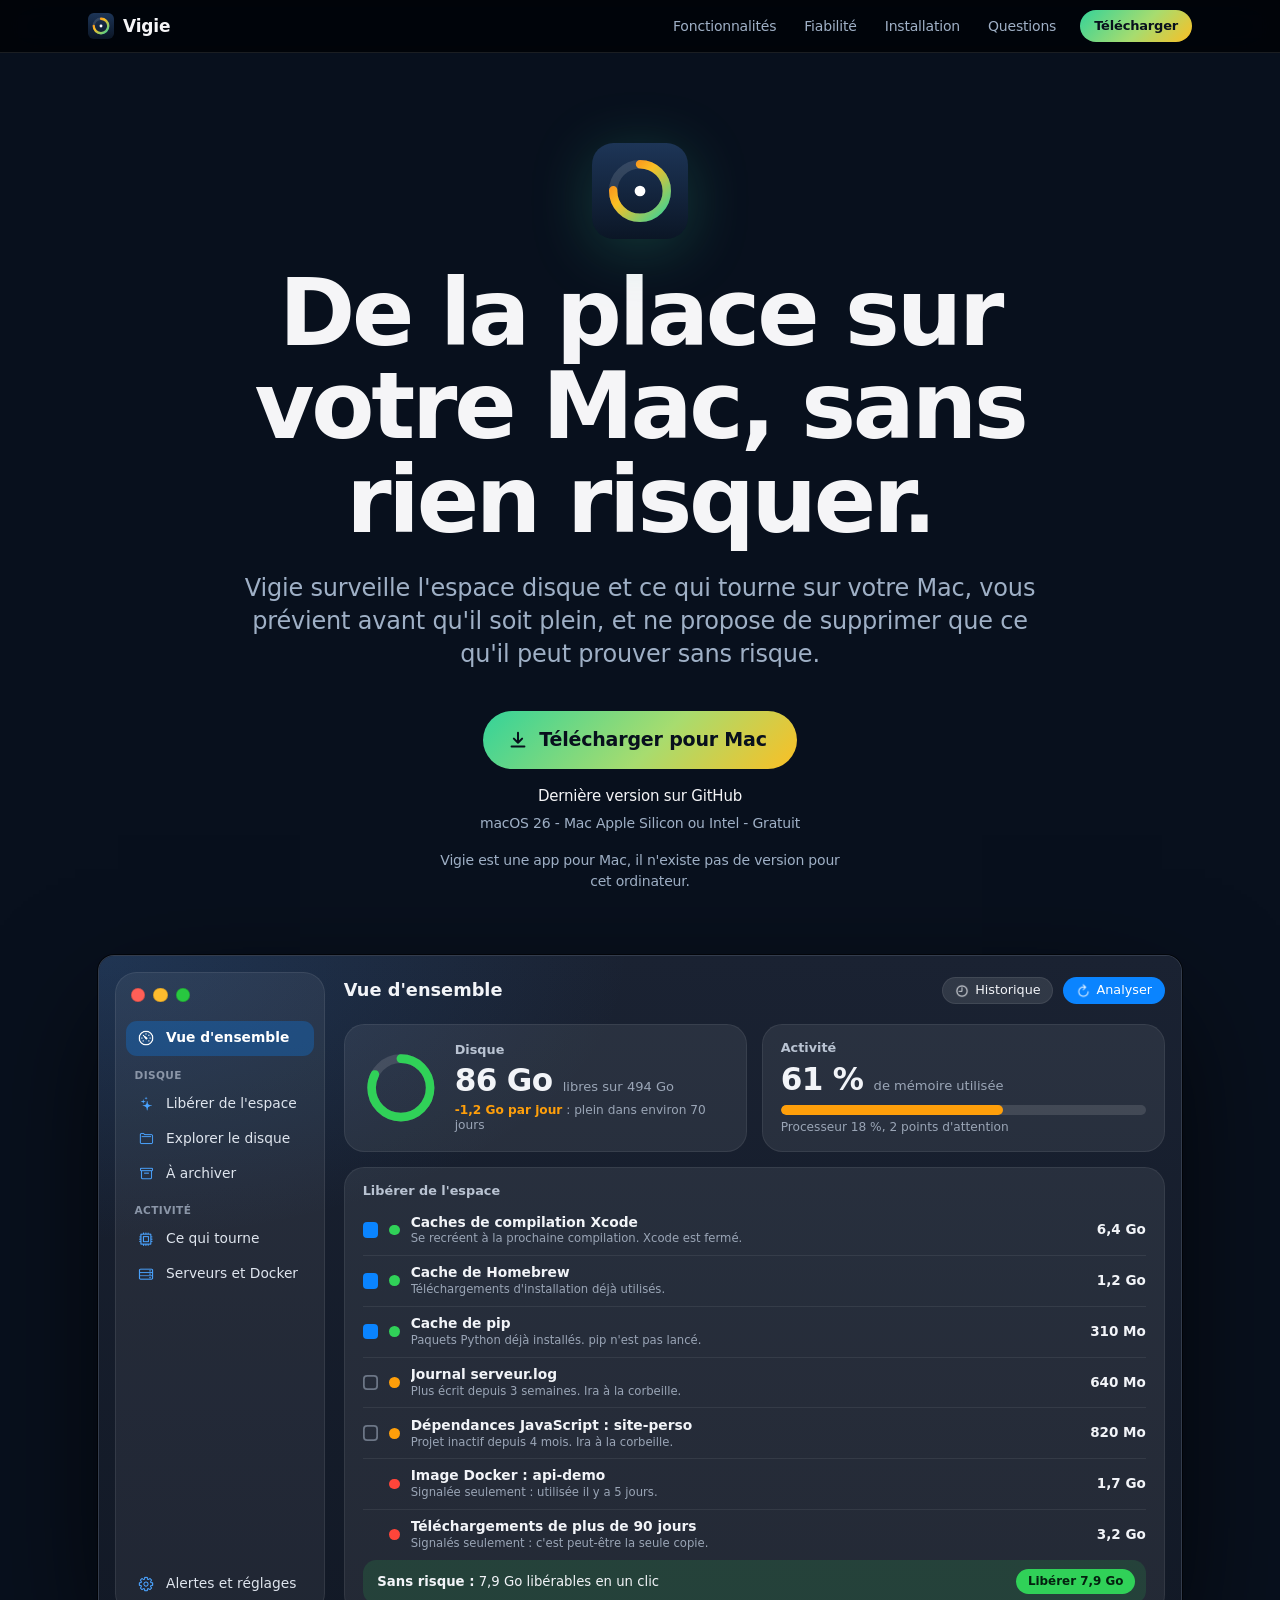
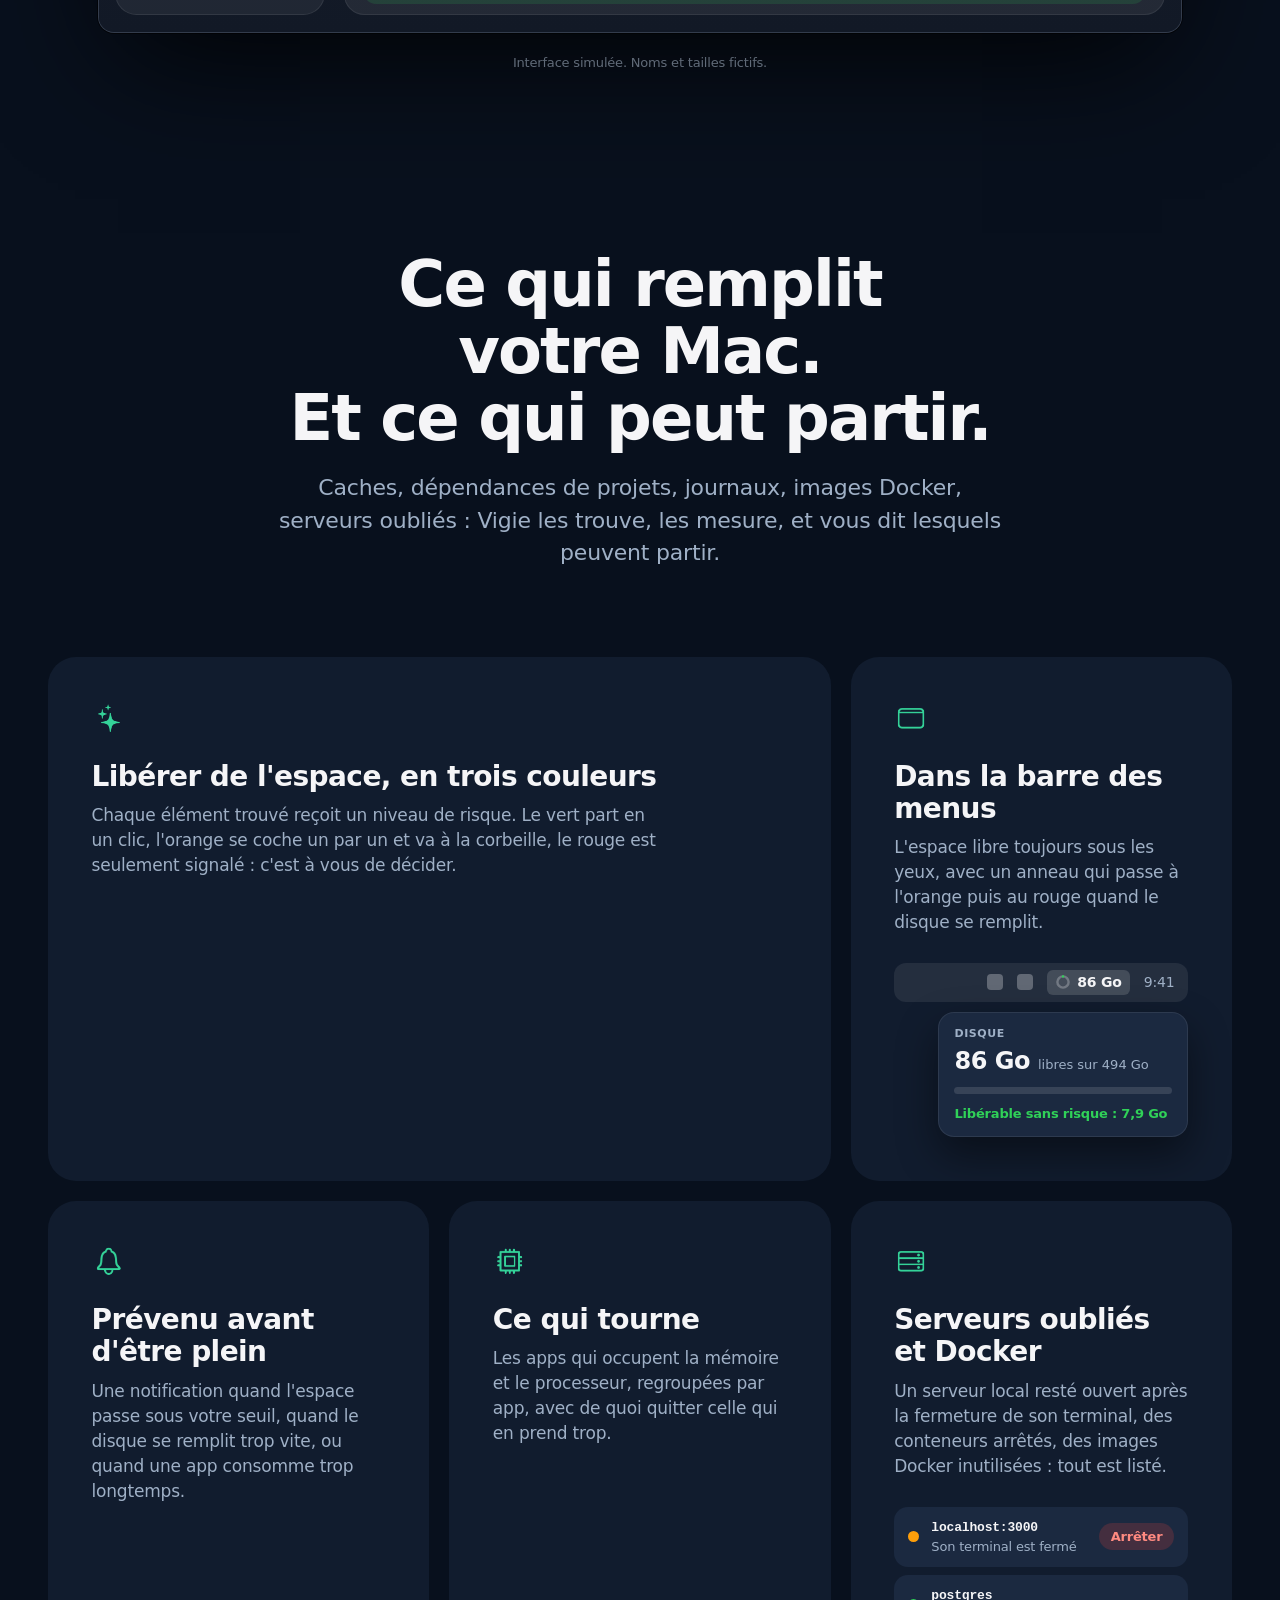
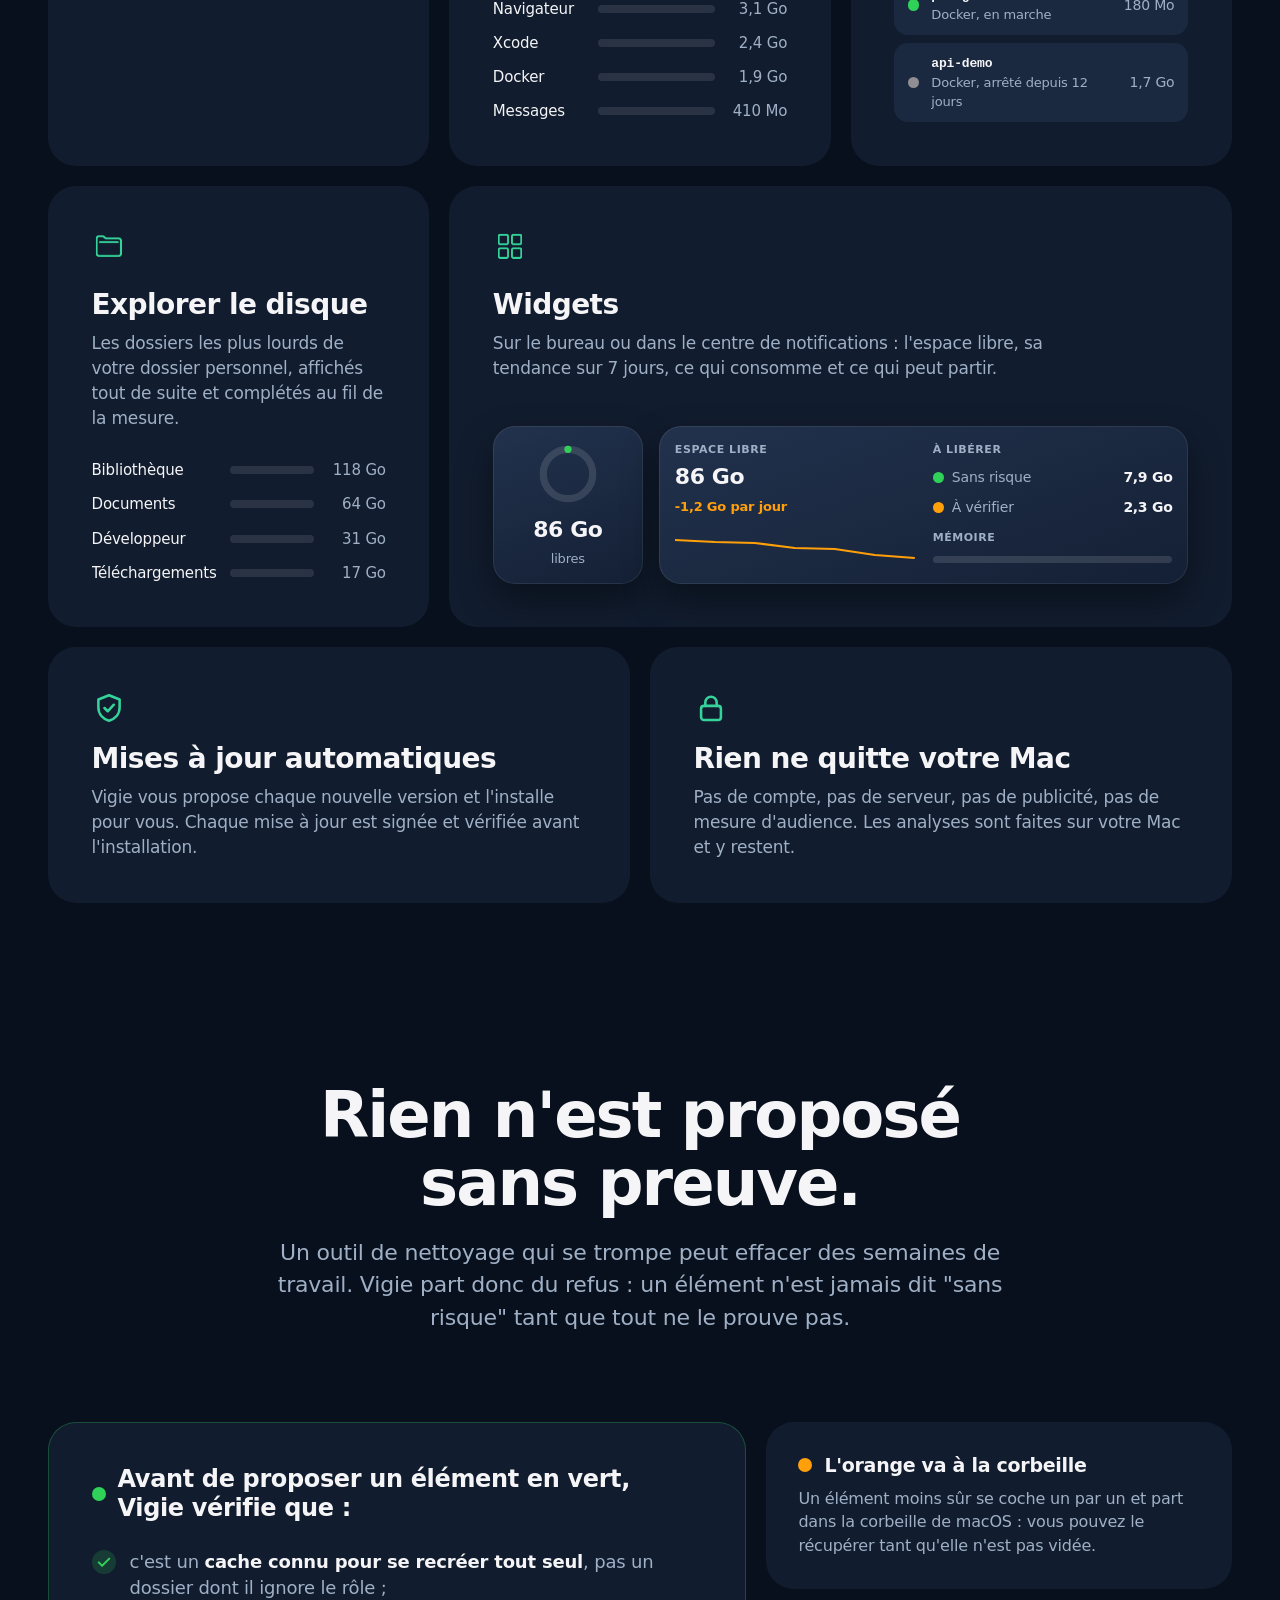
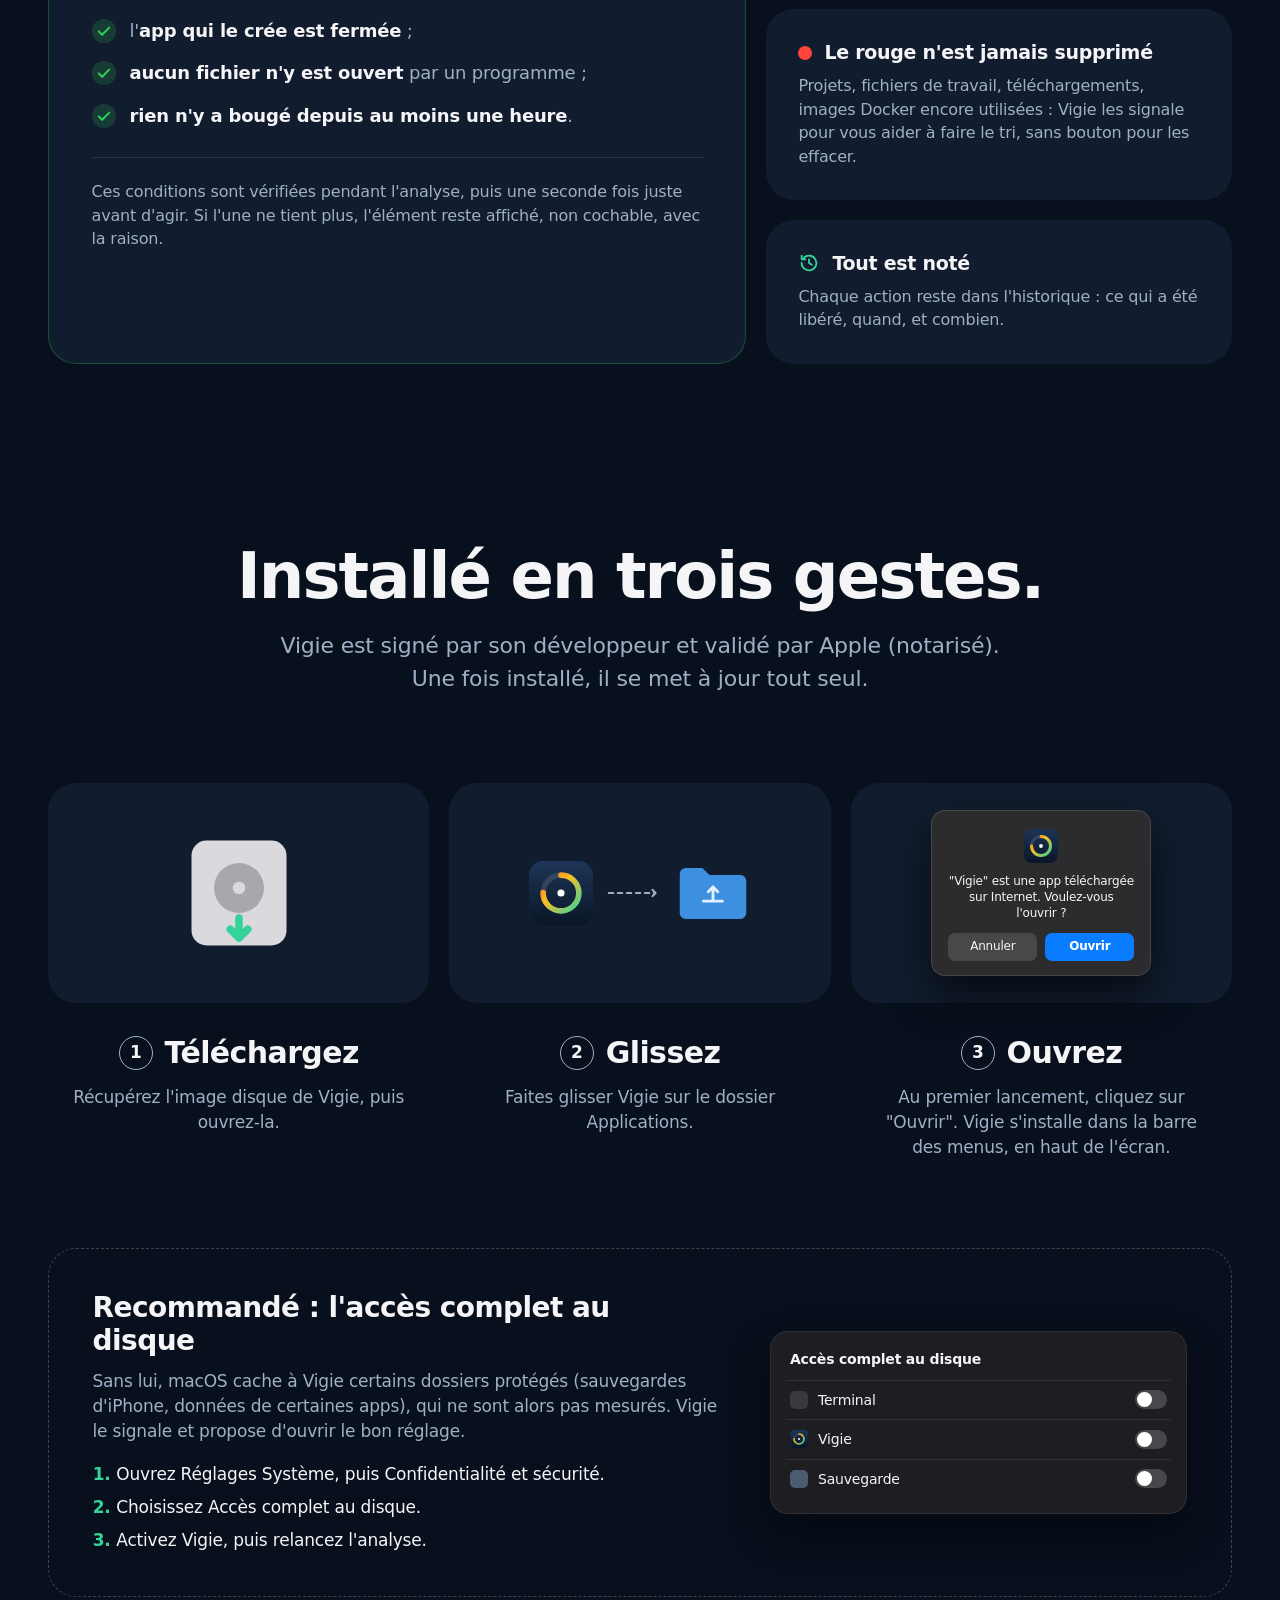
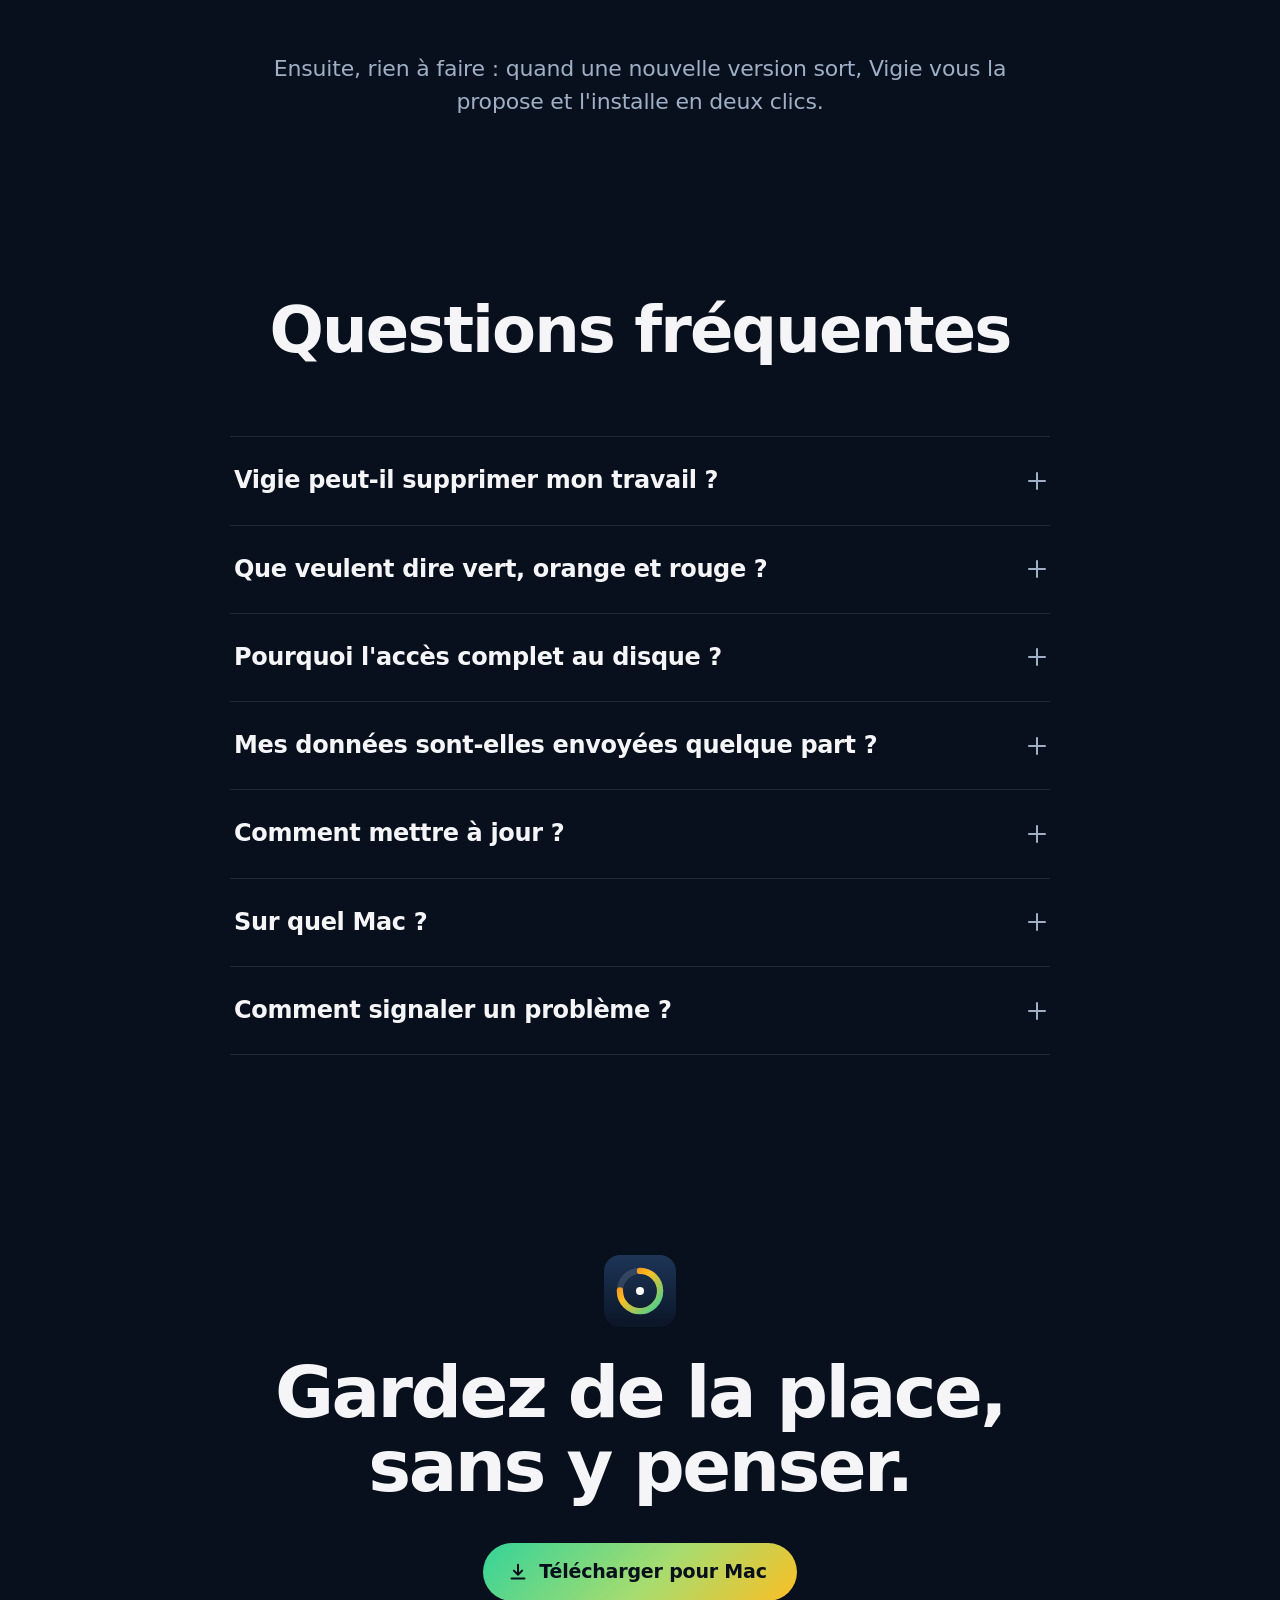
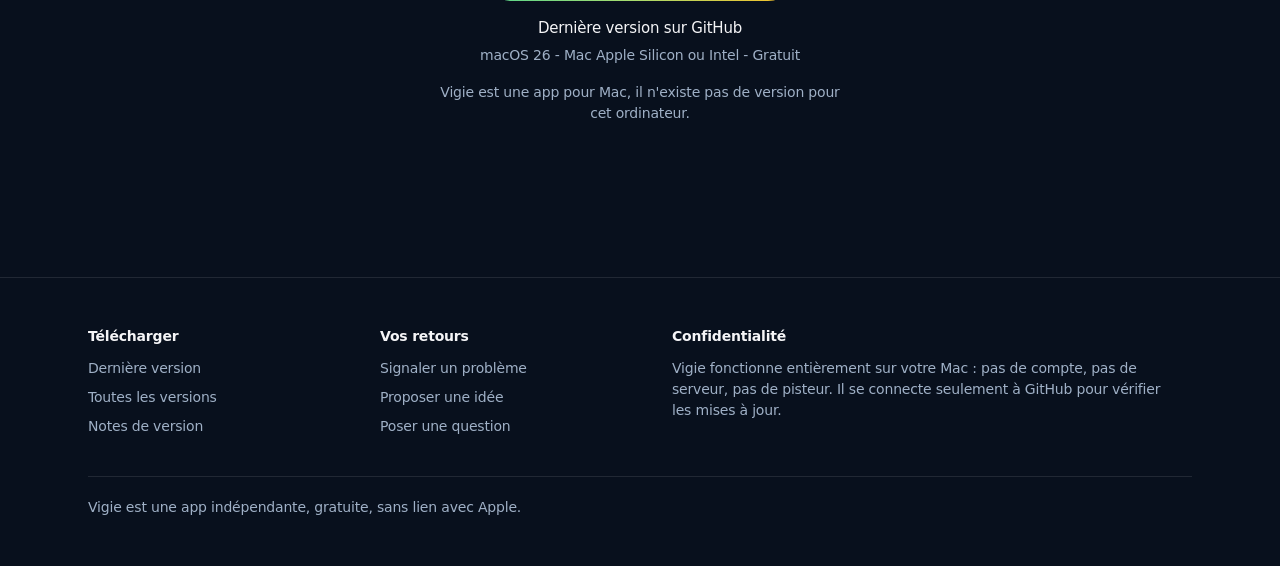
==== commit e65c008b: "Site: window buttons inside the floating sidebar, real app symbols in the mockup and feature tiles" ====
--- a/index.html
+++ b/index.html
@@ -26,8 +26,8 @@
   <meta property="og:image:alt" content="Logo Vigie, un anneau vert, jaune et orange sur fond bleu nuit, avec la phrase : De la place sur votre Mac, sans rien risquer.">
   <meta name="twitter:card" content="summary_large_image">
 
-  <link rel="stylesheet" href="assets/css/site.css?v=20261126">
-  <script src="assets/js/site.js?v=20261126" defer></script>
+  <link rel="stylesheet" href="assets/css/site.css?v=20261126b">
+  <script src="assets/js/site.js?v=20261126b" defer></script>
 </head>
 <body>
   <a class="skip" href="#contenu">Aller au contenu</a>
@@ -72,23 +72,24 @@
     <section class="showcase" aria-label="Aperçu de l'application">
       <div class="glow" aria-hidden="true"></div>
       <figure class="window js-tilt">
-        <div class="win-bar" aria-hidden="true"><i></i><i></i><i></i></div>
         <div class="app" role="img" aria-label="La fenêtre de Vigie, section Vue d'ensemble : à gauche une barre latérale, à droite l'espace libre du disque avec sa tendance, la mémoire et le processeur, puis la liste de ce qui peut être libéré, en vert, orange et rouge, avec un bouton Libérer 7,9 Go.">
           <div class="app-side" aria-hidden="true">
-            <p class="side-it is-on"><i class="ic ic-blue"></i>Vue d'ensemble</p>
+            <div class="win-bar"><i></i><i></i><i></i></div>
+            <p class="side-it is-on"><i class="sym s-gauge"></i>Vue d'ensemble</p>
             <p class="side-sec">Disque</p>
-            <p class="side-it"><i class="ic ic-green"></i>Libérer de l'espace</p>
-            <p class="side-it"><i class="ic ic-grey"></i>Explorer le disque</p>
-            <p class="side-it"><i class="ic ic-orange"></i>À archiver</p>
+            <p class="side-it"><i class="sym s-sparkles"></i>Libérer de l'espace</p>
+            <p class="side-it"><i class="sym s-folder"></i>Explorer le disque</p>
+            <p class="side-it"><i class="sym s-archivebox"></i>À archiver</p>
             <p class="side-sec">Activité</p>
-            <p class="side-it"><i class="ic ic-purple"></i>Ce qui tourne</p>
-            <p class="side-it"><i class="ic ic-cyan"></i>Serveurs et Docker</p>
+            <p class="side-it"><i class="sym s-cpu"></i>Ce qui tourne</p>
+            <p class="side-it"><i class="sym s-server"></i>Serveurs et Docker</p>
+            <p class="side-it side-foot"><i class="sym s-gearshape"></i>Alertes et réglages</p>
           </div>
           <div class="app-main" aria-hidden="true">
             <div class="app-bar">
               <b>Vue d'ensemble</b>
-              <span class="pill">Historique</span>
-              <span class="pill pill-blue">Analyser</span>
+              <span class="pill"><i class="sym s-clock"></i>Historique</span>
+              <span class="pill pill-blue"><i class="sym s-refresh"></i>Analyser</span>
             </div>
             <div class="app-cards">
               <div class="card card-disk">
@@ -134,7 +135,7 @@
 
         <article class="tile tile-wide" data-reveal>
           <div class="tile-text">
-            <svg class="tile-icon" viewBox="0 0 24 24" aria-hidden="true"><path d="M5 7h14M9 7V5h6v2M7 7l1 12.5h8L17 7"/></svg>
+            <i class="tile-sym sym s-sparkles" aria-hidden="true"></i>
             <h3>Libérer de l'espace, en trois couleurs</h3>
             <p>Chaque élément trouvé reçoit un niveau de risque. Le vert part en un clic, l'orange se coche un par un et va à la corbeille, le rouge est seulement signalé : c'est à vous de décider.</p>
           </div>
@@ -147,7 +148,7 @@
 
         <article class="tile" data-reveal>
           <div class="tile-text">
-            <svg class="tile-icon" viewBox="0 0 24 24" aria-hidden="true"><rect x="3" y="4" width="18" height="16" rx="2.5"/><path d="M3 8.5h18"/></svg>
+            <i class="tile-sym sym s-menubar" aria-hidden="true"></i>
             <h3>Dans la barre des menus</h3>
             <p>L'espace libre toujours sous les yeux, avec un anneau qui passe à l'orange puis au rouge quand le disque se remplit.</p>
           </div>
@@ -168,7 +169,7 @@
 
         <article class="tile" data-reveal>
           <div class="tile-text">
-            <svg class="tile-icon" viewBox="0 0 24 24" aria-hidden="true"><path d="M6 16V11a6 6 0 1 1 12 0v5l1.5 2h-15zM10 20.5a2 2 0 0 0 4 0"/></svg>
+            <i class="tile-sym sym s-bell" aria-hidden="true"></i>
             <h3>Prévenu avant d'être plein</h3>
             <p>Une notification quand l'espace passe sous votre seuil, quand le disque se remplit trop vite, ou quand une app consomme trop longtemps.</p>
           </div>
@@ -186,7 +187,7 @@
 
         <article class="tile" data-reveal>
           <div class="tile-text">
-            <svg class="tile-icon" viewBox="0 0 24 24" aria-hidden="true"><path d="M4 18V6M4 18h16M8 15v-4M12 15V8M16 15v-6"/></svg>
+            <i class="tile-sym sym s-cpu" aria-hidden="true"></i>
             <h3>Ce qui tourne</h3>
             <p>Les apps qui occupent la mémoire et le processeur, regroupées par app, avec de quoi quitter celle qui en prend trop.</p>
           </div>
@@ -199,7 +200,7 @@
         </article>
         <article class="tile" data-reveal>
           <div class="tile-text">
-            <svg class="tile-icon" viewBox="0 0 24 24" aria-hidden="true"><rect x="3.5" y="4" width="17" height="6" rx="1.5"/><rect x="3.5" y="14" width="17" height="6" rx="1.5"/><path d="M7 7h.01M7 17h.01"/></svg>
+            <i class="tile-sym sym s-server" aria-hidden="true"></i>
             <h3>Serveurs oubliés et Docker</h3>
             <p>Un serveur local resté ouvert après la fermeture de son terminal, des conteneurs arrêtés, des images Docker inutilisées : tout est listé.</p>
           </div>
@@ -214,7 +215,7 @@
 
         <article class="tile" data-reveal>
           <div class="tile-text">
-            <svg class="tile-icon" viewBox="0 0 24 24" aria-hidden="true"><path d="M3.5 7.5a2 2 0 0 1 2-2h4l2 2h7a2 2 0 0 1 2 2v8a2 2 0 0 1-2 2h-13a2 2 0 0 1-2-2z"/></svg>
+            <i class="tile-sym sym s-folder" aria-hidden="true"></i>
             <h3>Explorer le disque</h3>
             <p>Les dossiers les plus lourds de votre dossier personnel, affichés tout de suite et complétés au fil de la mesure.</p>
           </div>
@@ -229,7 +230,7 @@
 
         <article class="tile tile-wide" data-reveal>
           <div class="tile-text">
-            <svg class="tile-icon" viewBox="0 0 24 24" aria-hidden="true"><rect x="3" y="3" width="8" height="8" rx="2"/><rect x="13" y="3" width="8" height="8" rx="2"/><rect x="3" y="13" width="18" height="8" rx="2"/></svg>
+            <i class="tile-sym sym s-widgets" aria-hidden="true"></i>
             <h3>Widgets</h3>
             <p>Sur le bureau ou dans le centre de notifications : l'espace libre, sa tendance sur 7 jours, ce qui consomme et ce qui peut partir.</p>
           </div>
--- a/assets/css/site.css
+++ b/assets/css/site.css
@@ -269,19 +269,21 @@
 
 /* Everything inside the mockup is sized in em, and 1em = 1/80 of the window
    width, so the whole interface scales as one picture at every size. */
+/* macOS 26 : les boutons de la fenetre sont DANS la barre laterale flottante, a sa
+   marge interieure (retour de Cyril du 26/11 : ils debordaient sur son coin). */
 .win-bar {
   position: absolute;
-  z-index: 3;
-  top: 1.1cqw;
-  left: 1.2cqw;
+  top: 1.15em;
+  left: 1.15em;
   display: flex;
-  gap: 0.65cqw;
+  gap: 0.62em;
 }
 .win-bar i {
-  width: 0.95cqw;
-  height: 0.95cqw;
+  width: 1.05em;
+  height: 1.05em;
   border-radius: 50%;
   background: #ff5f57;
+  box-shadow: inset 0 0 0 0.06em rgba(0, 0, 0, 0.18);
 }
 .win-bar i:nth-child(2) { background: #febc2e; }
 .win-bar i:nth-child(3) { background: #28c840; }
@@ -808,6 +810,9 @@
   padding: 1.2em;
 }
 .app-side {
+  position: relative;
+  display: flex;
+  flex-direction: column;
   flex: none;
   width: 15.5em;
   padding: 3.6em 0.8em 1em;
@@ -818,13 +823,38 @@
 .side-it { display: flex; align-items: center; gap: 0.8em; padding: 0.62em 0.8em; border-radius: 0.8em; font-size: 1.02em; color: #dfe5ee; }
 .side-it.is-on { background: rgba(10, 132, 255, 0.28); color: #fff; font-weight: 600; }
 .side-sec { padding: 1.2em 0.8em 0.35em; font-size: 0.78em; font-weight: 700; color: #8b96a8; text-transform: uppercase; letter-spacing: 0.04em; }
-.ic { flex: none; width: 1.3em; height: 1.3em; border-radius: 0.38em; }
-.ic-blue { background: var(--st-blue); }
-.ic-green { background: var(--st-green); }
-.ic-grey { background: #8e8e93; }
-.ic-orange { background: var(--st-orange); }
-.ic-purple { background: #bf5af2; }
-.ic-cyan { background: #64d2ff; }
+.side-foot { margin-top: auto; }
+/* Vraies icones de l'app (SF Symbols de App/Window/MainWindow.swift), rendues en PNG
+   blanc par le systeme et teintees ici par masque : la couleur suit le texte. */
+.sym {
+  display: inline-block;
+  flex: none;
+  width: 1.3em;
+  height: 1.3em;
+  background-color: currentColor;
+  -webkit-mask-position: center;
+  mask-position: center;
+  -webkit-mask-repeat: no-repeat;
+  mask-repeat: no-repeat;
+  -webkit-mask-size: contain;
+  mask-size: contain;
+}
+.side-it .sym { color: #4aa3ff; }
+.side-it.is-on .sym { color: #fff; }
+.pill .sym { width: 1.15em; height: 1.15em; margin-right: 0.45em; }
+.tile-sym { width: 34px; height: 34px; margin-bottom: 18px; color: var(--accent); }
+.s-gauge { -webkit-mask-image: url(../img/symbols/gauge.with.dots.needle.33percent.png); mask-image: url(../img/symbols/gauge.with.dots.needle.33percent.png); }
+.s-sparkles { -webkit-mask-image: url(../img/symbols/sparkles.png); mask-image: url(../img/symbols/sparkles.png); }
+.s-folder { -webkit-mask-image: url(../img/symbols/folder.png); mask-image: url(../img/symbols/folder.png); }
+.s-archivebox { -webkit-mask-image: url(../img/symbols/archivebox.png); mask-image: url(../img/symbols/archivebox.png); }
+.s-cpu { -webkit-mask-image: url(../img/symbols/cpu.png); mask-image: url(../img/symbols/cpu.png); }
+.s-server { -webkit-mask-image: url(../img/symbols/server.rack.png); mask-image: url(../img/symbols/server.rack.png); }
+.s-gearshape { -webkit-mask-image: url(../img/symbols/gearshape.png); mask-image: url(../img/symbols/gearshape.png); }
+.s-clock { -webkit-mask-image: url(../img/symbols/clock.png); mask-image: url(../img/symbols/clock.png); }
+.s-refresh { -webkit-mask-image: url(../img/symbols/arrow.clockwise.png); mask-image: url(../img/symbols/arrow.clockwise.png); }
+.s-bell { -webkit-mask-image: url(../img/symbols/bell.png); mask-image: url(../img/symbols/bell.png); }
+.s-menubar { -webkit-mask-image: url(../img/symbols/menubar.rectangle.png); mask-image: url(../img/symbols/menubar.rectangle.png); }
+.s-widgets { -webkit-mask-image: url(../img/symbols/square.grid.2x2.png); mask-image: url(../img/symbols/square.grid.2x2.png); }
 
 .app-main { flex: 1; min-width: 0; display: flex; flex-direction: column; gap: 1.1em; }
 .app-bar { display: flex; align-items: center; gap: 0.7em; height: 2.6em; font-size: 1.05em; }
